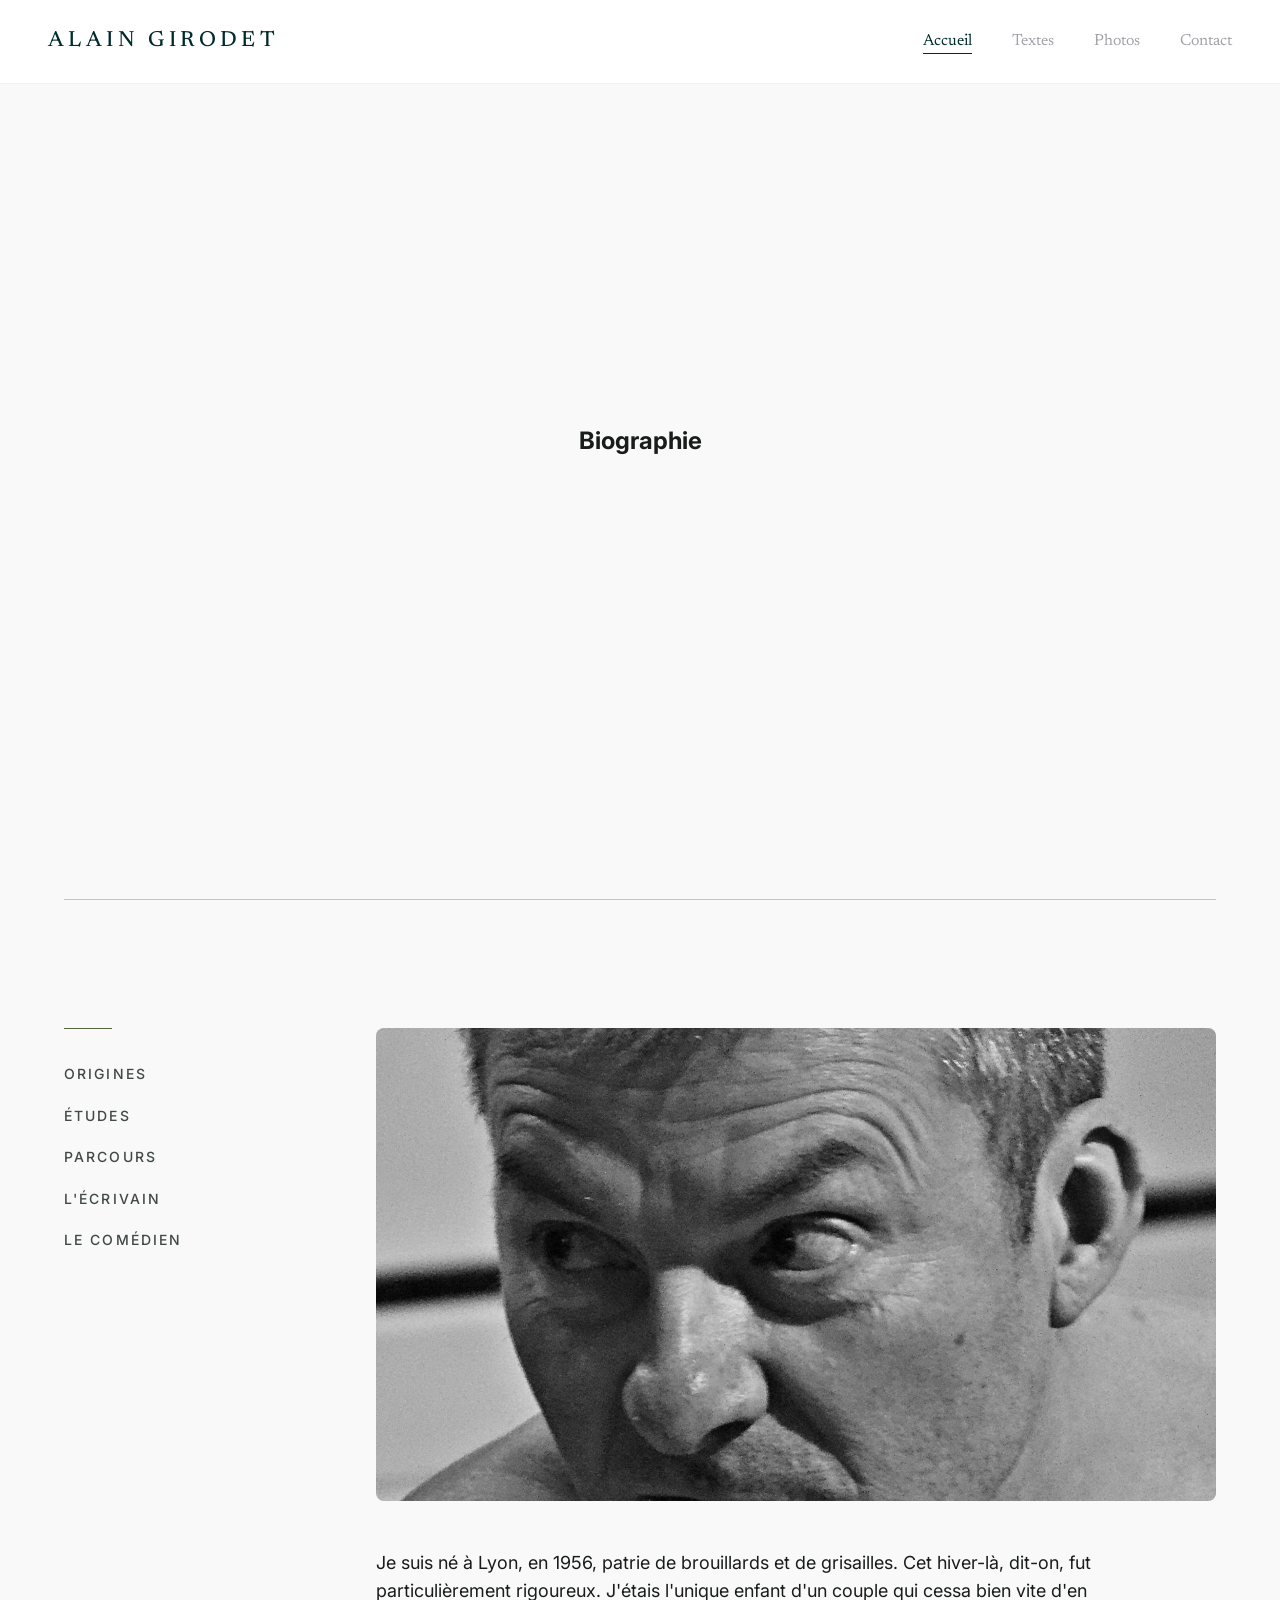
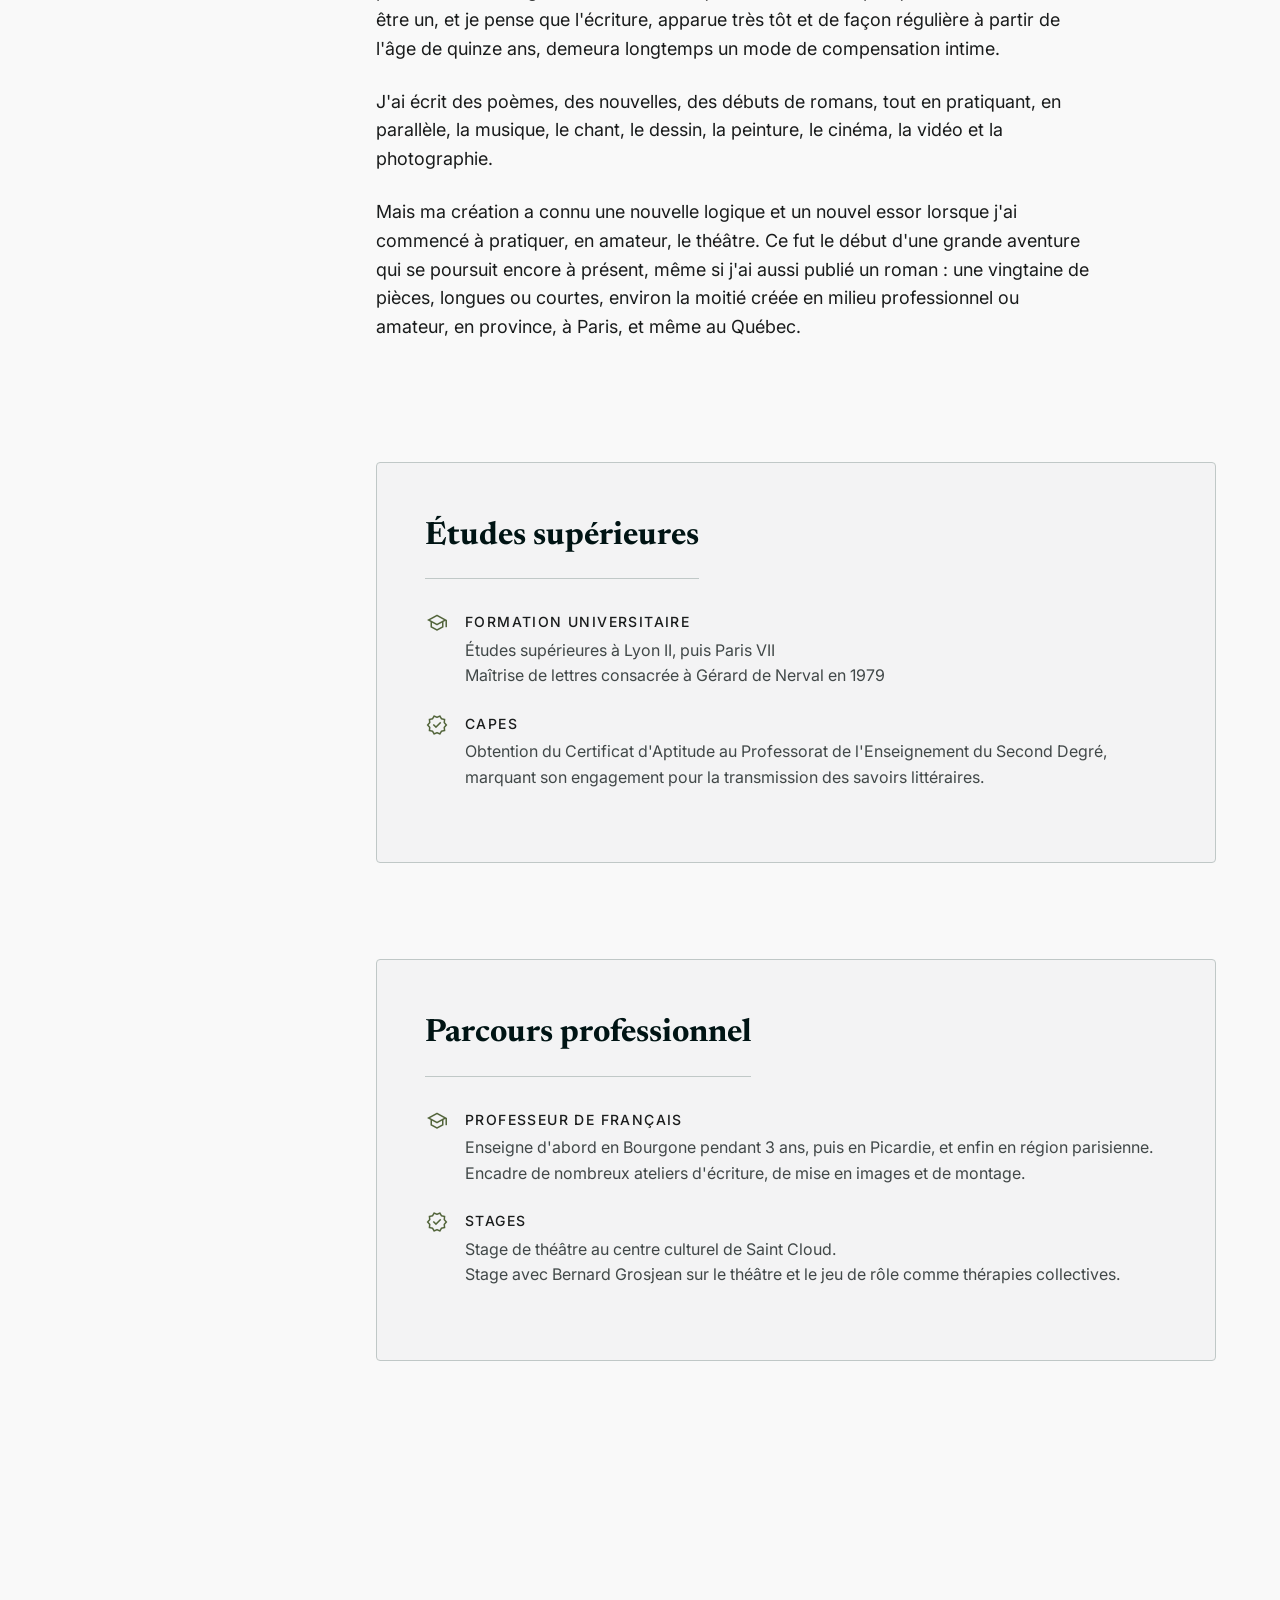
==== bio.html @ 055f4214 "Initial commit" ====
<!DOCTYPE html>
<html lang="fr">
<head>
    <meta charset="UTF-8">
    <meta name="viewport" content="width=device-width, initial-scale=1.0">
    <title>Biographie | Alain Girodet</title>
    <link href="https://fonts.googleapis.com/css2?family=Newsreader:ital,opsz,wght@0,6..72,200..800;1,6..72,200..800&amp;family=Inter:wght@100..900&amp;display=swap" rel="stylesheet"/>
    <link href="https://fonts.googleapis.com/css2?family=Material+Symbols+Outlined:wght,FILL@100..700,0..1&amp;display=swap" rel="stylesheet"/>
    <link rel="stylesheet" href="style.css">
</head>
<body>
    <header>
        <nav>
        <a href="index.html" class="nav-logo">Alain Girodet</a>
        <ul class="nav-links">
            <li><a href="index.html" class="active">Accueil</a></li>
            <li><a href="textes.html">Textes</a></li>
            <li><a href="photos.html">Photos</a></li>
            <li><a href="contact.html">Contact</a></li>
        </ul>
        </nav>
        <!-- Ici on placera un bouton pour le menu mobile -->
     </header>
     <main class="bio-main">
        <!-- Bannière -->
        <section class="bio-banniere">
            <h1>Biographie</h1>
        </section>
        <!-- Contenu -->
        <section class="bio-container">
            <!-- Sidebar -->
            <aside class="sidebar">
                <div class="sidebar-line"></div>
                <ul class="sidebar-nav_list">
                    <li>
                        <a href="#intro">Origines</a>
                    </li>
                    <li>
                        <a href="#academique">Études</a>
                    </li>
                    <li>
                        <a href="#parcours">Parcours</a>
                    </li>
                    <li>
                        <a href="#ecrivain">L'écrivain</a>
                    </li>
                    <li>
                        <a href="#comedien">Le comédien</a>
                    </li>
                </ul>
            </aside>
            <!-- Contenu de la biographie -->
             <div class="content-area">
                <article id="intro">
                    <div class="intro-portrait">
                        <img src="img/bio/alain_bio.jpg" alt="Portrait d'Alain Girodet">
                    </div>
                    <div class="intro-text-content">
                        <p>
                            Je suis né à Lyon, en 1956, patrie de brouillards et de grisailles. Cet hiver-là, dit-on, fut particulièrement rigoureux. J'étais l'unique enfant d'un couple qui cessa bien vite d'en être un, et je pense que l'écriture, apparue très tôt et de façon régulière à partir de l'âge de quinze ans, demeura longtemps un mode de compensation intime.
                        </p>
                        <p>
                            J'ai écrit des poèmes, des nouvelles, des débuts de romans, tout en pratiquant, en parallèle, la musique, le chant, le dessin, la peinture, le cinéma, la vidéo et la photographie.
                        </p>
                        <p>
                            Mais ma création a connu une nouvelle logique et un nouvel essor lorsque j'ai commencé à pratiquer, en amateur, le théâtre. Ce fut le début d'une grande aventure qui se poursuit encore à présent, même si j'ai aussi publié un roman : une vingtaine de pièces, longues ou courtes, environ la moitié créée en milieu professionnel ou amateur, en province, à Paris, et même au Québec.
                        </p>
                    </div>
                </article>
                <article id="academique" class="academic-card">
                    <h2 class="academic-title">Études supérieures</h2>
                    <div class="academic-item">
                        <span class="material-symbols-outlined">school</span>
                        <div>
                            <div class="item-label">Formation Universitaire</div>
                            <p class="item-desc">Études supérieures à Lyon II, puis Paris VII</p>
                            <p class="item-desc">Maîtrise de lettres consacrée à Gérard de Nerval en 1979</p>
                        </div>
                    </div>
                    <div class="academic-item">
                        <span class="material-symbols-outlined">verified</span>
                        <div>
                            <div class="item-label">CAPES</div>
                            <p class="item-desc">Obtention du Certificat d'Aptitude au Professorat de l'Enseignement du Second Degré, marquant son engagement pour la transmission des savoirs littéraires.</p>
                        </div>

                    </div>
                </article>
                <article id="parcours" class="academic-card">
                    <h2 class="academic-title">Parcours professionnel</h2>
                    <div class="academic-item">
                        <span class="material-symbols-outlined">school</span>
                        <div>
                            <div class="item-label">Professeur de français</div>
                            <p class="item-desc">Enseigne d'abord en Bourgone pendant 3 ans, puis en Picardie, et enfin en région parisienne.</p>
                            <p class="item-desc">Encadre de nombreux ateliers d'écriture, de mise en images et de montage.</p>
                        </div>
                    </div>
                    <div class="academic-item">
                        <span class="material-symbols-outlined">verified</span>
                        <div>
                            <div class="item-label">Stages</div>
                            <p class="item-desc">Stage de théâtre au centre culturel de Saint Cloud.</p>
                            <p class="item-desc">Stage avec Bernard Grosjean sur le théâtre et le jeu de rôle comme thérapies collectives.</p>
                        </div>
                    </div>
                </article>
                <article id="ecrivain"></article>
                <article id="comedien"></article>
             </div>
        </section>
     </main>
</body>
</html>
---- style.css ----
/* IMPORTS GOOGLE FONTS */
@import url('https://fonts.googleapis.com/css2?family=Newsreader:ital,opsz,wght@0,6..72,200..800;1,6..72,200..800&family=Inter:wght@100..900&display=swap');
@import url('https://fonts.googleapis.com/css2?family=Material+Symbols+Outlined:wght,FILL@100..700,0..1&display=swap');
/* __ VARIABLES __*/
    :root {
  /* Couleurs principales */
  --color-primary:           #001414;
  --color-primary-container: #002b2b;
  --color-on-primary:        #ffffff;
  --color-on-primary-container: #6e9493;
  --color-primary-fixed:     #c2eae9;
  --color-primary-fixed-dim: #a7cecd;
  --color-on-primary-fixed:  #002020;
  --color-on-primary-fixed-variant: #274d4c;
  --color-inverse-primary:   #a7cecd;

  /* Couleurs secondaires */
  --color-secondary:           #52643a;
  --color-on-secondary:        #ffffff;
  --color-secondary-container: #d1e7b2;
  --color-on-secondary-container: #56693e;
  --color-secondary-fixed:     #d4eab5;
  --color-secondary-fixed-dim: #b8ce9b;
  --color-on-secondary-fixed:  #102001;
  --color-on-secondary-fixed-variant: #3a4c25;

  /* Couleurs tertiaires */
  --color-tertiary:           #101111;
  --color-on-tertiary:        #ffffff;
  --color-tertiary-container: #252626;
  --color-on-tertiary-container: #8d8d8d;
  --color-tertiary-fixed:     #e3e2e2;
  --color-tertiary-fixed-dim: #c7c6c6;
  --color-on-tertiary-fixed:  #1b1c1c;
  --color-on-tertiary-fixed-variant: #464747;

  /* Surface & Background */
  --color-background:              #f9f9f9;
  --color-on-background:           #1a1c1c;
  --color-surface:                 #f9f9f9;
  --color-on-surface:              #1a1c1c;
  --color-surface-variant:         #e2e2e2;
  --color-on-surface-variant:      #414848;
  --color-surface-dim:             #dadada;
  --color-surface-bright:          #f9f9f9;
  --color-surface-container-lowest: #ffffff;
  --color-surface-container-low:   #f3f3f4;
  --color-surface-container:       #eeeeee;
  --color-surface-container-high:  #e8e8e8;
  --color-surface-container-highest: #e2e2e2;
  --color-surface-tint:            #406564;

  /* Outline */
  --color-outline:         #717978;
  --color-outline-variant: #c0c8c7;

  /* Erreur */
  --color-error:           #ba1a1a;
  --color-on-error:        #ffffff;
  --color-error-container: #ffdad6;
  --color-on-error-container: #93000a;

  /* Inverse */
  --color-inverse-surface:    #2f3131;
  --color-inverse-on-surface: #f0f1f1;

  /* Espacement */
  --spacing-unit:       4px;
  --spacing-gutter:     32px;
  --spacing-margin-mobile: 24px;
  --spacing-margin-desktop: 64px;
  --spacing-section-gap: 128px;
  --container-max:      1280px;

  /* Border radius */
  --radius-default: 0.125rem;
  --radius-lg:      0.25rem;
  --radius-xl:      0.5rem;
  --radius-full:    0.75rem;

  /* Typographie */
  --font-body:      'Inter', sans-serif;
  --font-display:   'Newsreader', serif;

  --fs-caption:     12px;
  --lh-caption:     1.4;
  --fw-caption:     400;

  --fs-label-md:    14px;
  --lh-label-md:    1.4;
  --ls-label-md:    0.05em;
  --fw-label-md:    500;

  --fs-body-md:     16px;
  --lh-body-md:     1.6;
  --fw-body-md:     400;

  --fs-body-lg:     18px;
  --lh-body-lg:     1.6;
  --fw-body-lg:     400;

  --fs-headline-md: 32px;
  --lh-headline-md: 1.3;
  --fw-headline-md: 400;

  --fs-headline-xl: 48px;
  --lh-headline-xl: 1.2;
  --fw-headline-xl: 400;

  --fs-display-lg:  64px;
  --lh-display-lg:  1.1;
  --ls-display-lg:  -0.02em;
  --fw-display-lg:  400;
}

/* RESET */
    *, *::before, *::after { 
        box-sizing: border-box; 
        margin: 0; 
        padding: 0; }

    html { 
        -webkit-font-smoothing: antialiased; 
        text-rendering: optimizeLegibility; }

    body {
        font-family: var(--font-body);
        font-size: var(--fs-body-md);
        line-height: var(--lh-body-md);
        font-weight: var(--fw-body-md);
        background-color: var(--color-background);
        color: var(--color-on-surface);
    }

    ::selection {
        background-color: var(--color-primary-fixed);
        color: var(--color-on-primary-fixed);
    }

    img { 
        display: block; 
        max-width: 100%; 
        height: auto; }

    a { 
        text-decoration: none; 
        color: inherit; }

    button { 
        cursor: pointer; 
        background: none; 
        border: none; 
        font: inherit; }

/* __HEADER__ */
    header {
        position: fixed;
        top: 0;
        width: 100%;
        background-color: rgba(255, 255, 255, 0.92);
        backdrop-filter: blur(12px);
        border-bottom: 1px solid #f1f1f1;
        z-index: 50;
    }

    nav {
        font-family: var(--font-display);
        display: flex;
        justify-content: space-between;
        align-items: center;
        padding: 24px 48px;
        max-width: 100%;
        margin: 0 auto;
    }

    .nav-logo {
        font-size: 22px;
        font-weight: 500;
        letter-spacing: 0.2em;
        text-transform: uppercase;
        color: var(--color-primary-container);
    }
   
    .nav-links {
        display: flex;
        align-items: center;
        gap: 40px;
        list-style: none;
        color: #a1a1aa;
    }

    .nav-links a.active {
        color: var(--color-primary-container);
        border-bottom: 1px solid var(--color-primary-container);
        padding-bottom: 4px;
    }

    .nav-links a:hover {
        color: var(--color-primary-container);
    }

    /* BANNIERE */
    .banniere {
        position: relative;
        min-height: 100vh;
        display: flex;
        align-items: center;
        justify-content: center;
        overflow: hidden;
        padding-top: 80px;
    }

    .banniere-bg {
        top: 76.8px;
        position: absolute;
        inset: 0;
        z-index: 0;
    }
    
    .banniere-bg img {
        width: 100%;
        height: 100%;
        object-fit: cover;
        opacity: 0.2;
        filter: grayscale(100%);
    }

    .banniere-content {
        position: relative;
        z-index: 10;
        text-align: center;
        padding: 0 24px;
        max-width: 900px;
        margin: 0 auto;
    }

    .banniere-title {
        color: var(--color-primary);
        font-family: var(--font-display);
        font-size: var(--fs-display-lg);
        line-height: 1.1;
        letter-spacing: var(--ls-display-lg);
        font-weight: var(--fw-display-lg);
        font-style: italic;
    }

    .banniere-divider {
        width: 48px;
        height: 1.5px;
        background-color: var(--color-outline);
        margin: 32px auto;
    }

    .banniere-subtitle {
        text-transform: uppercase;
        letter-spacing: 0.3em;
    }
    /* BIOGRAPHIE */
    .bio {
        padding: var(--spacing-section-gap) var(--spacing-margin-desktop);
        max-width: 1280px;
        margin: 0 auto;
        display: grid;
        grid-template-columns: 5fr 7fr;
        gap: var(--spacing-gutter);
        align-items: center;
    }

    .bio-img {
        overflow: hidden;
        border-radius: var(--radius-lg);
        background-color: var(--color-surface-container);
    }

    .bio-title {
        display: inline-block;
        background-color: var(--color-primary-container);
        color: var(--color-secondary-container);
        padding: 4px 16px;
        margin-bottom: 32px;
        font-size: var(--fs-label-md);
        letter-spacing: var(--ls-label-md);
        font-weight: var(--fw-label-md);
        border-radius: var(--radius-lg);
    }

    .bio-article_content {
        display: flex;
        flex-direction: column;
        gap: 24px;
        max-width: 640px;
    }

    .bio-article_content p {
        color: var(--color-on-surface-variant);
        font-size: var(--fs-body-lg);
        line-height: var(--lh-body-lg);
        font-weight: var(--fw-body-lg);
    }

    .bio-link {
        margin-top: 48px;
    }

    .bio-link a {
        display: inline-block;
        align-items: center;
        gap: 16px;
        text-decoration: none;
        color: var(--color-primary);
    }

    .bio-link_content {
        border-bottom: 1px solid var(--color-primary);
        padding-bottom: 4px;
        text-transform: uppercase;
        letter-spacing: var(--ls-label-md);
        font-size: var(--fs-label-md);
        line-height: var(--lh-label-md);
        font-weight: var(--fw-label-md);
    }
    /* BIBLIOGRAPHIE */
    .biblio {
        padding: var(--spacing-section-gap) var(--spacing-margin-desktop);
        background-color: var(--color-surface-container-low);
    }

    .biblio h2 {
        color: var(--color-primary);
        font-family: var(--font-display);
        font-size: var(--fs-headline-xl);
        line-height: var(--lh-headline-xl);
        font-weight: var(--fw-headline-xl);
        margin-bottom: 32px;
    }

    .book-container {
        display: grid;
        grid-template-columns: repeat(4,1fr);
        gap: 24px;
    }

    .book-card {
        background-color: #fff;
        border: 1px solid #f1f5f9;
        overflow: hidden;
        transition: border-color 0.5s ease;
    }

    .book-card:hover {
        border-color: var(--color-outline-variant);
    }

    .book-card_cover {
        aspect-ratio: 2 / 3;
        overflow: hidden;
    }

    .book-card_cover img {
        width: 100%;
        height: 100%;
        object-fit: cover;
        transition: transform 0.7s ease;
    }

    .book-card:hover .book-card_cover img {
        transform: scale(1.05);
    }

    .book-card_body {
        padding: 24px;
    }

    .book-card_genre {
        font-size: var(--fs-caption);
        line-height: var(--lh-caption);
        font-weight: var(--fw-caption);
        color: var(--color-secondary);
        text-transform: uppercase;
        letter-spacing: 0.1em;
        display: block;
        margin-bottom: 8px;
    }

    .book-card_title {
        font-family: var(--font-display);
        font-size: 20px;
        line-height: 1.3;
        color: var(--color-primary);
        margin-bottom: 8px;
    }

    .book-card_desc {
        font-size: var(--fs-body-md);
        color: var(--color-on-surface-variant);
        display: -webkit-box;
        -webkit-line-clamp: 2;
        -webkit-box-orient: vertical;
        overflow: hidden;
    }

    /* ACTUALITES & PROJETS*/
    .projet {
        padding: var(--spacing-section-gap) var(--spacing-margin-desktop);
        max-width: 900px;
        margin: 0 auto;
        text-align: center;
    }
    .projet-title {
        margin-bottom: 48px;
        color: var(--color-primary);
        font-family: var(--font-display);
        font-size: var(--fs-headline-md);
        line-height: var(--lh-headline-md);
        font-weight: var(--fw-headline-md);
    }

    .projet-container {
        background-color: #fff;
        padding: 48px;
        border: 1px solid #e2e8f0;
        position: relative;
    }

    .projet-logo_container {
        position: absolute;
        top: -24px;
        left: 50%;
        transform: translateX(-50%);
        background: var(--color-background);
        padding: 0 32px;
    }

    .projet-logo_container span {
        font-size: 36px;
        column-rule: var(--color-primary);
        font-variation-settings: 'FILL' 0, 'wght' 300, 'GRAD' 0, 'opsz' 24;
    }

    .projet-subtitle {
        font-size: 24px;
        margin-bottom: 16px;
        font-family: var(--font-display);
        line-height: var(--lh-headline-md);
        font-weight: var(--fw-headline-md);
    }

    .projet-desc {
        margin-bottom: 32px;
        color: var(--color-on-surface-variant);
        font-size: var(--fs-body-lg);
        line-height: var(--lh-body-lg);
        font-weight: var(--fw-body-lg);
    }

    .projet-quote {
        color: var(--color-primary);
    }

    .projet-footer {
        display: flex;
        justify-content: center;
        gap: 16px;
        flex-wrap: wrap;
    }

    .tag {
        padding: 4px 12px;
        background-color: var(--color-surface-container);
        font-size: var(--fs-label-md);
        letter-spacing: var(--ls-label-md);
        font-weight: var(--fw-label-md);
    }

    /* FOOTER */
    footer {
        width: 100%;
        padding: 64px 0;
        margin-top: 96px;
        background-color: #f1f1f1;
        border-top: 1px solid #f1f1f1;
    }

    .footer-container {
        display: flex;
        flex-direction: row;
        justify-content: space-between;
        align-items: center;
        padding: 0 48px;
        max-width: 1536px;
        margin: 0 auto;
        gap: 32px;
    }

    .footer-brand {
        display: flex;
        flex-direction: column;
        gap: 8px;
    }

    .footer-name {
        font-family: var(--font-display);
        font-size: 18px;
        font-weight: 300;
        color: var(--color-primary-container);
    }

    .footer-copy {
        font-family: var(--font-display);
        font-size: 14px;
        font-style: italic;
        color: #a1a1aa;
    }

    .footer-links {
        display: flex;
        gap: 48px;
        list-style: none;
    }

    .footer-links a {
        font-family: var(--font-display);
        font-size: 14px;
        font-style: italic;
        color: #a1a1aa;
        transition: color 0.5s;
    }

    .footer-links a:hover {
        color: var(--color-primary-container);
    }

    /* PAGE BIO.HTML */

    .bio-main {
        max-width: 1440px;
        margin: 0 auto;
        padding: 0 64px;
    }
    
    /* Banniere */
    .bio-banniere {
        position: relative;
        min-height: 100vh;
        display: flex;
        align-items: center;
        justify-content: center;
        overflow: hidden;
        padding-top: 80px;
        padding-bottom: 96px;
        border-bottom: 1px solid var(--color-outline-variant);
    }
    /* Conteneur principal */
    .content-area {
        display: flex;
        flex-direction: column;
        gap: 96px;
    }

    .bio-container {
        display: grid;
        grid-template-columns: 3fr 9fr;
        gap: 32px;
        padding: 128px 0;
    }

    /* Sidebar */
    .sidebar {
        position: sticky;
        top: 160px;
    }

    .sidebar-line {
        height: 1px;
        width: 48px;
        background-color: var(--color-secondary);
        margin-bottom: 32px;
    }

    .sidebar-nav_list {
        list-style: none;
        display: flex;
        flex-direction: column;
        gap: 16px;
    }

    .sidebar-nav_list a {
        font-size: 14px;
        text-transform: uppercase;
        letter-spacing: 0.15em;
        color: var(--color-on-surface-variant);
        font-weight: 500;
    }

    .sidebar-nav_list a:hover {
        color: var(--color-primary);
    }

    /* CONTENU DE LA BIO 
    --------------------
    -----#INTRO#--------
    */

    .intro-portrait {
        aspect-ratio: 16/9;
        background-color: var(--color-surface-container);
        margin-bottom: 48px;
        overflow: hidden;
        border-radius: var(--radius-xl);
    }

    .intro-portrait img {
        width: 100%;
        height: 100%;
        object-fit: cover;
        filter: grayscale(100%);
        transition: filter 0.7s ease;
    }
    
    .intro-portrait img:hover {
        filter: grayscale(0%);
    }

    .intro-text-content {
        max-width: 65ch;
        font-size: 18px;
        color: var(--color-on-surface);
    }

    .intro-text-content p {
        margin-bottom: 24px;
    }

    /* #ÉTUDES# */
    .academic-card {
        background-color: var(--color-surface-container-low);
        border: 1px solid var(--color-outline-variant);
        border-radius: 4px;
        padding: 48px;
    }

    .academic-title {
        font-family: var(--font-display);
        font-size: 32px;
        color: var(--color-primary);
        margin-bottom: 32px;
        border-bottom: 1px solid var(--color-outline-variant);
        padding-bottom: 16px;
        display: inline-block;
    }

    .academic-item {
        display: flex;
        gap: 16px;
        margin-bottom: 24px;
    }

    .academic-item span {
        color: var(--color-secondary);
        font-size: 24px;
        font-variation-settings: 'FILL' 0, 'wght' 300, 'GRAD' 0, 'opsz' 24;
    }

    .item-label {
        font-size: 14px;
        font-weight: 500;
        text-transform: uppercase;
        letter-spacing: 0.1em;
        margin-bottom: 4px;
    }

    .item-desc {
        font-size: 16px;
        color: var(--color-on-surface-variant);
    }
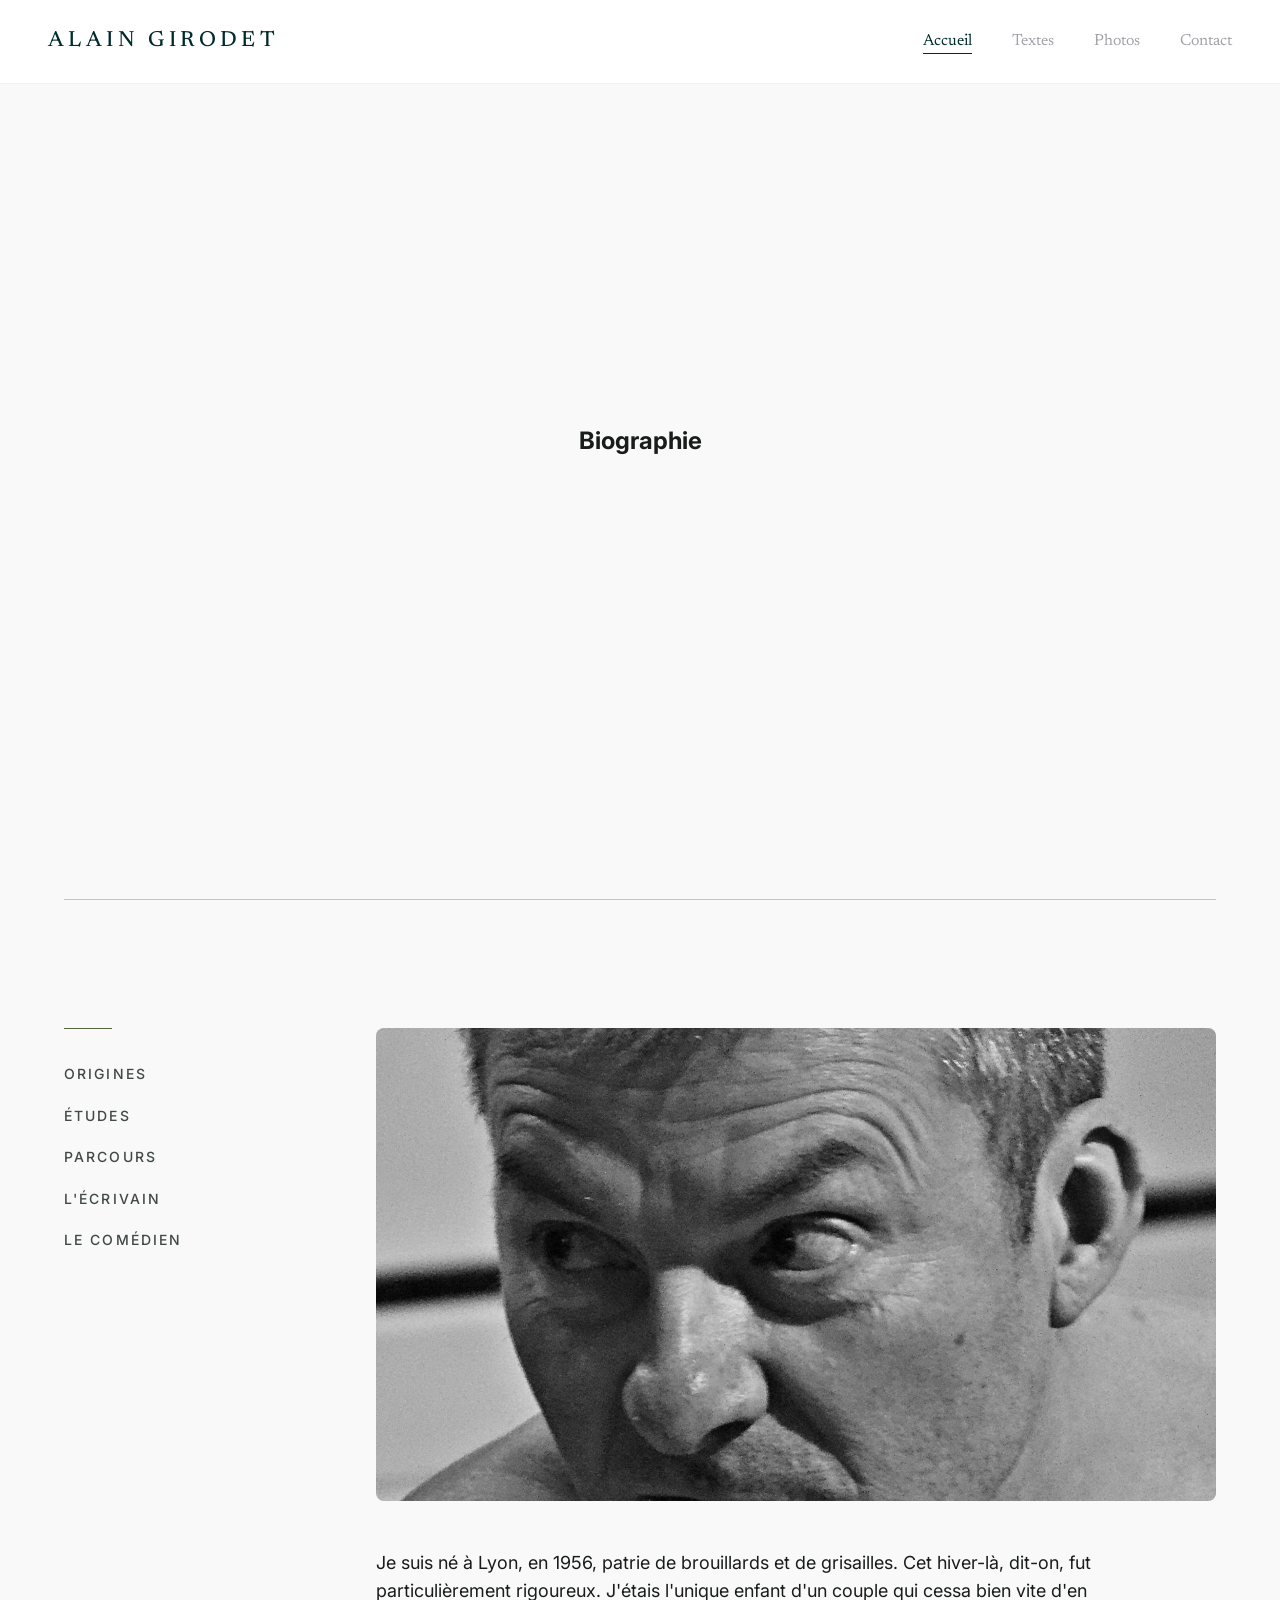
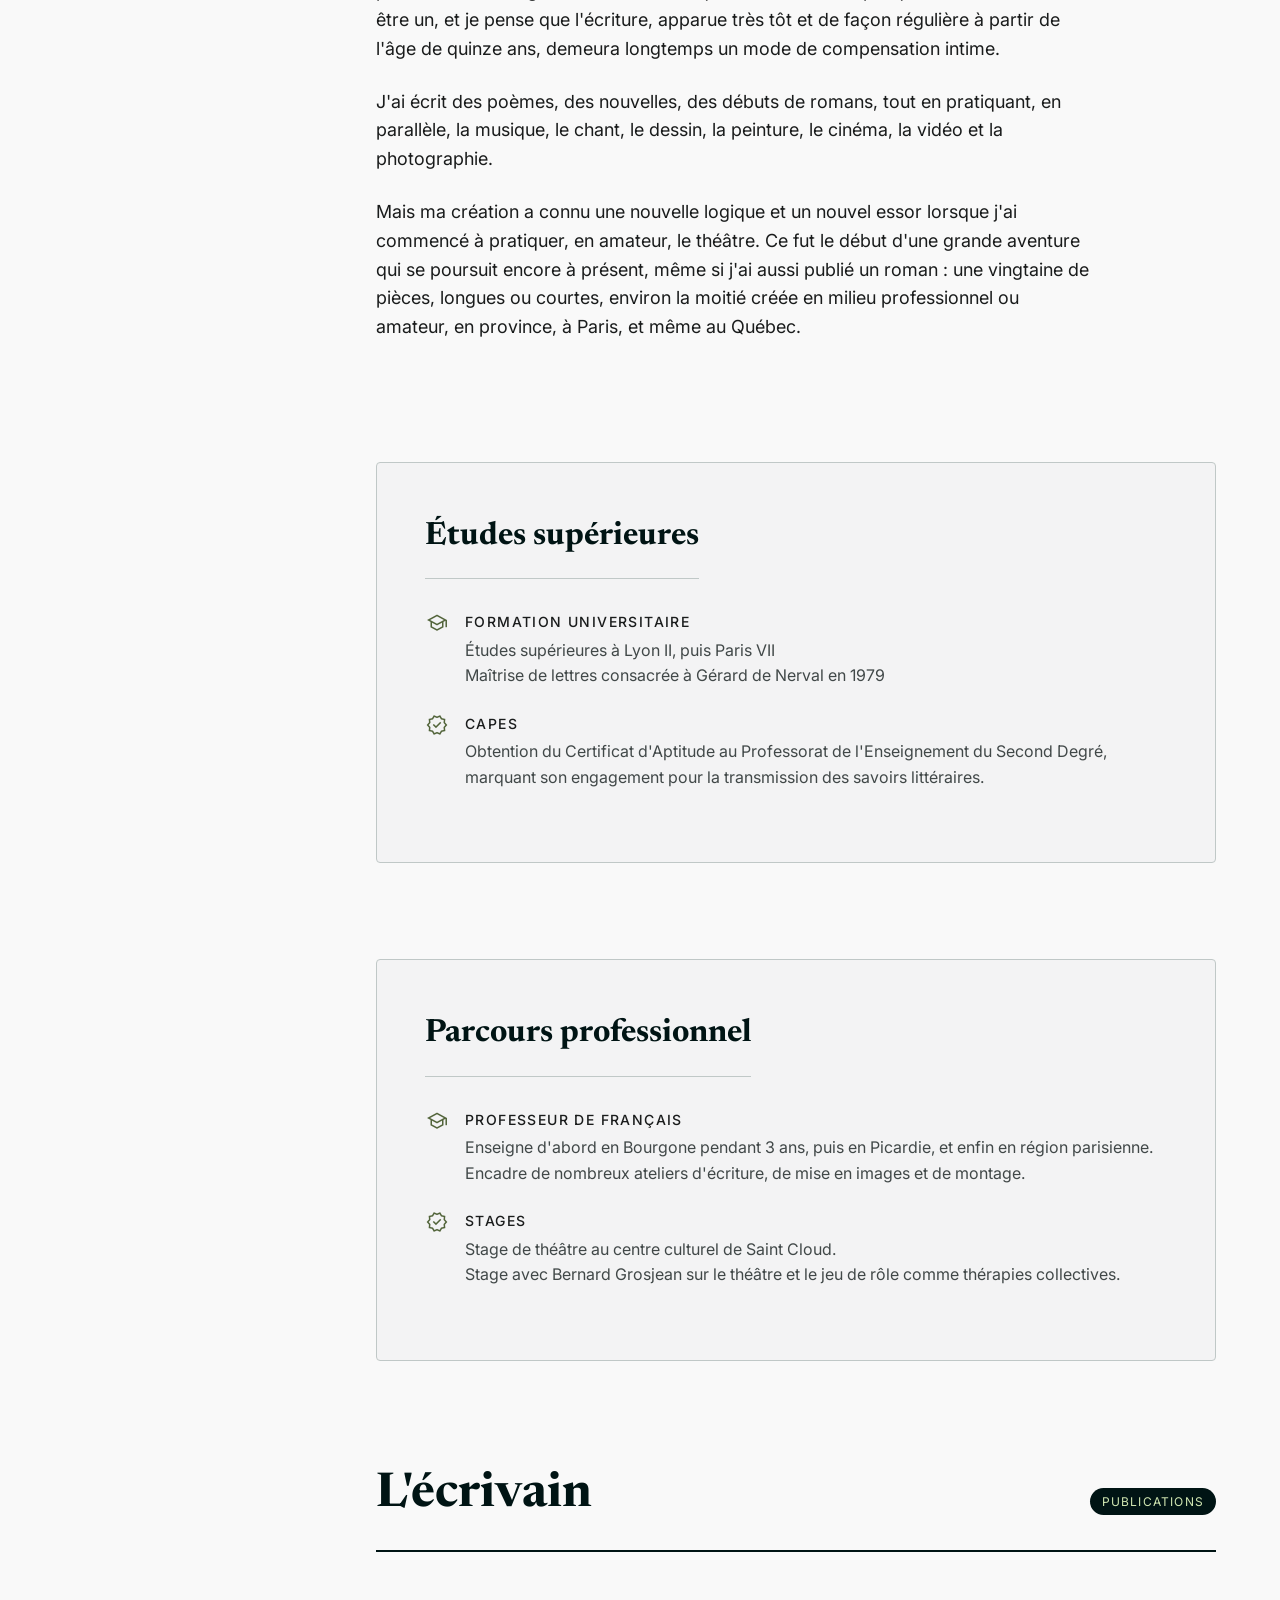
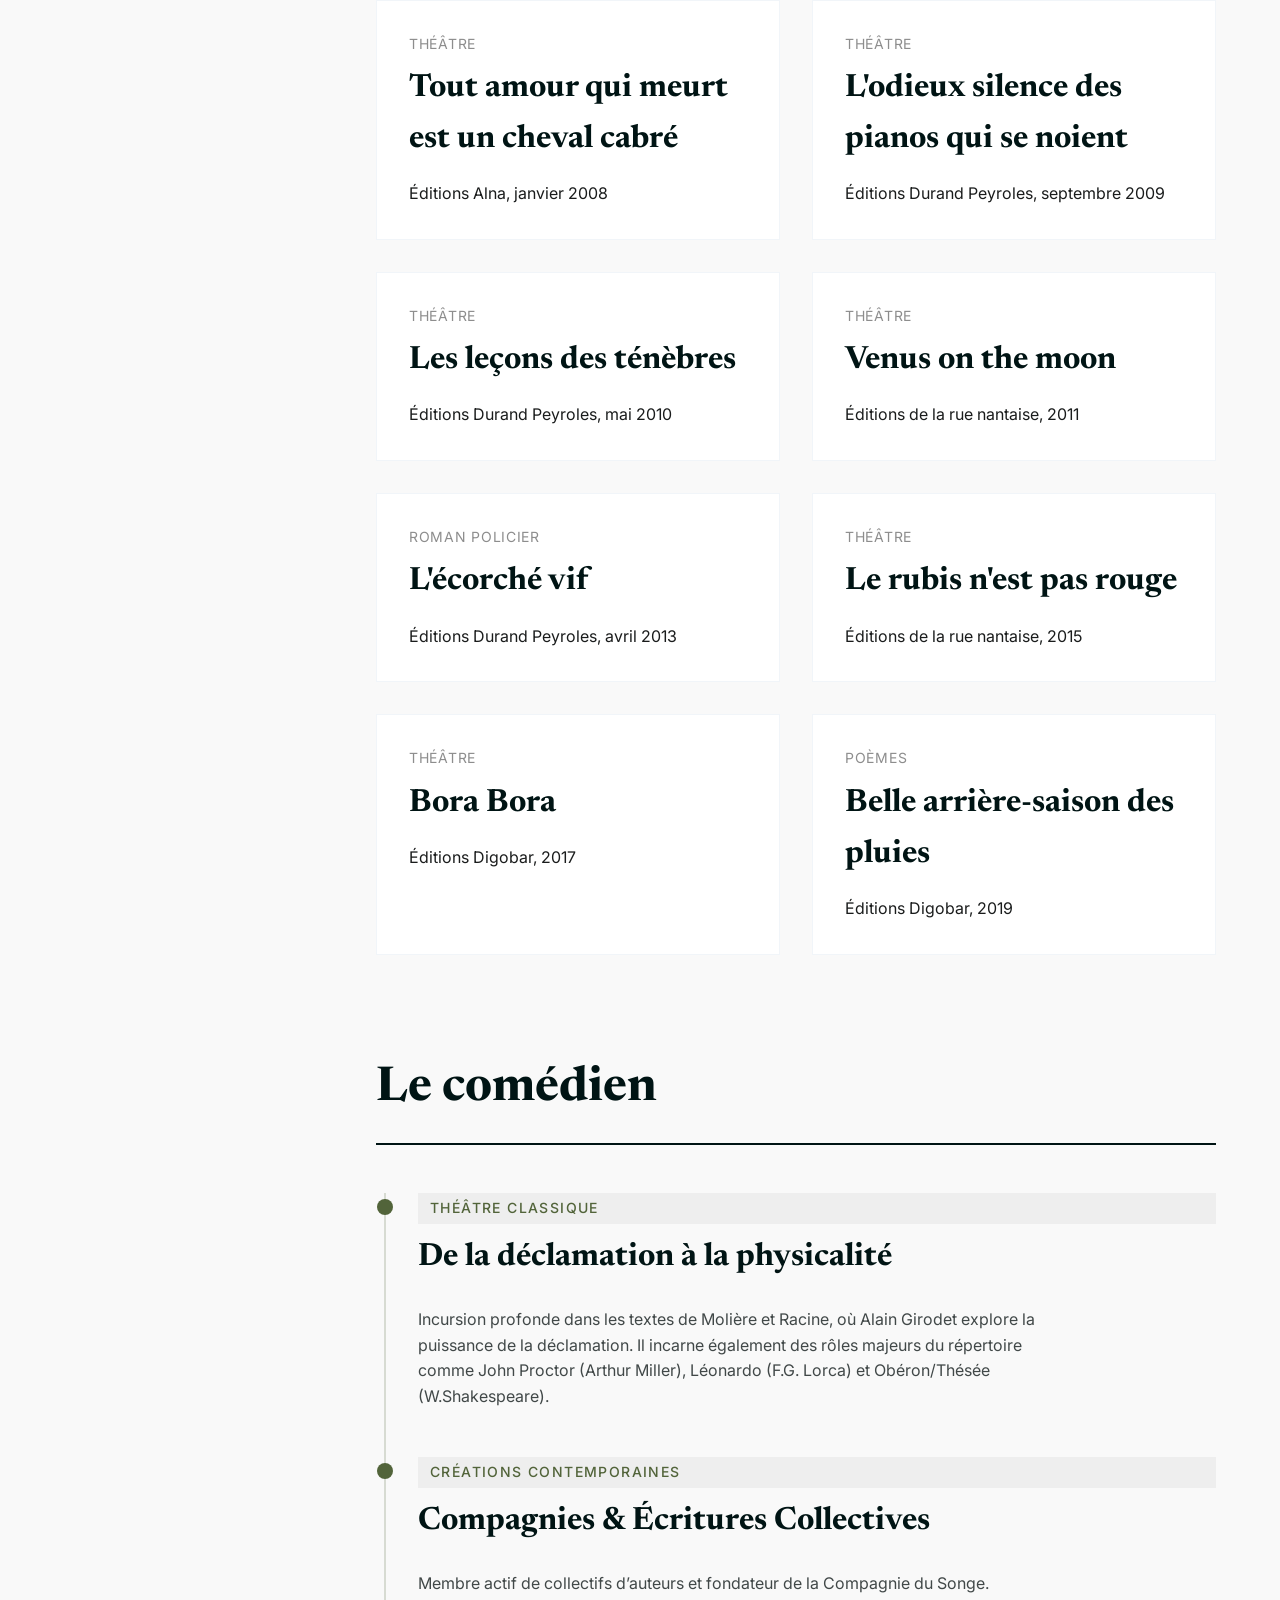
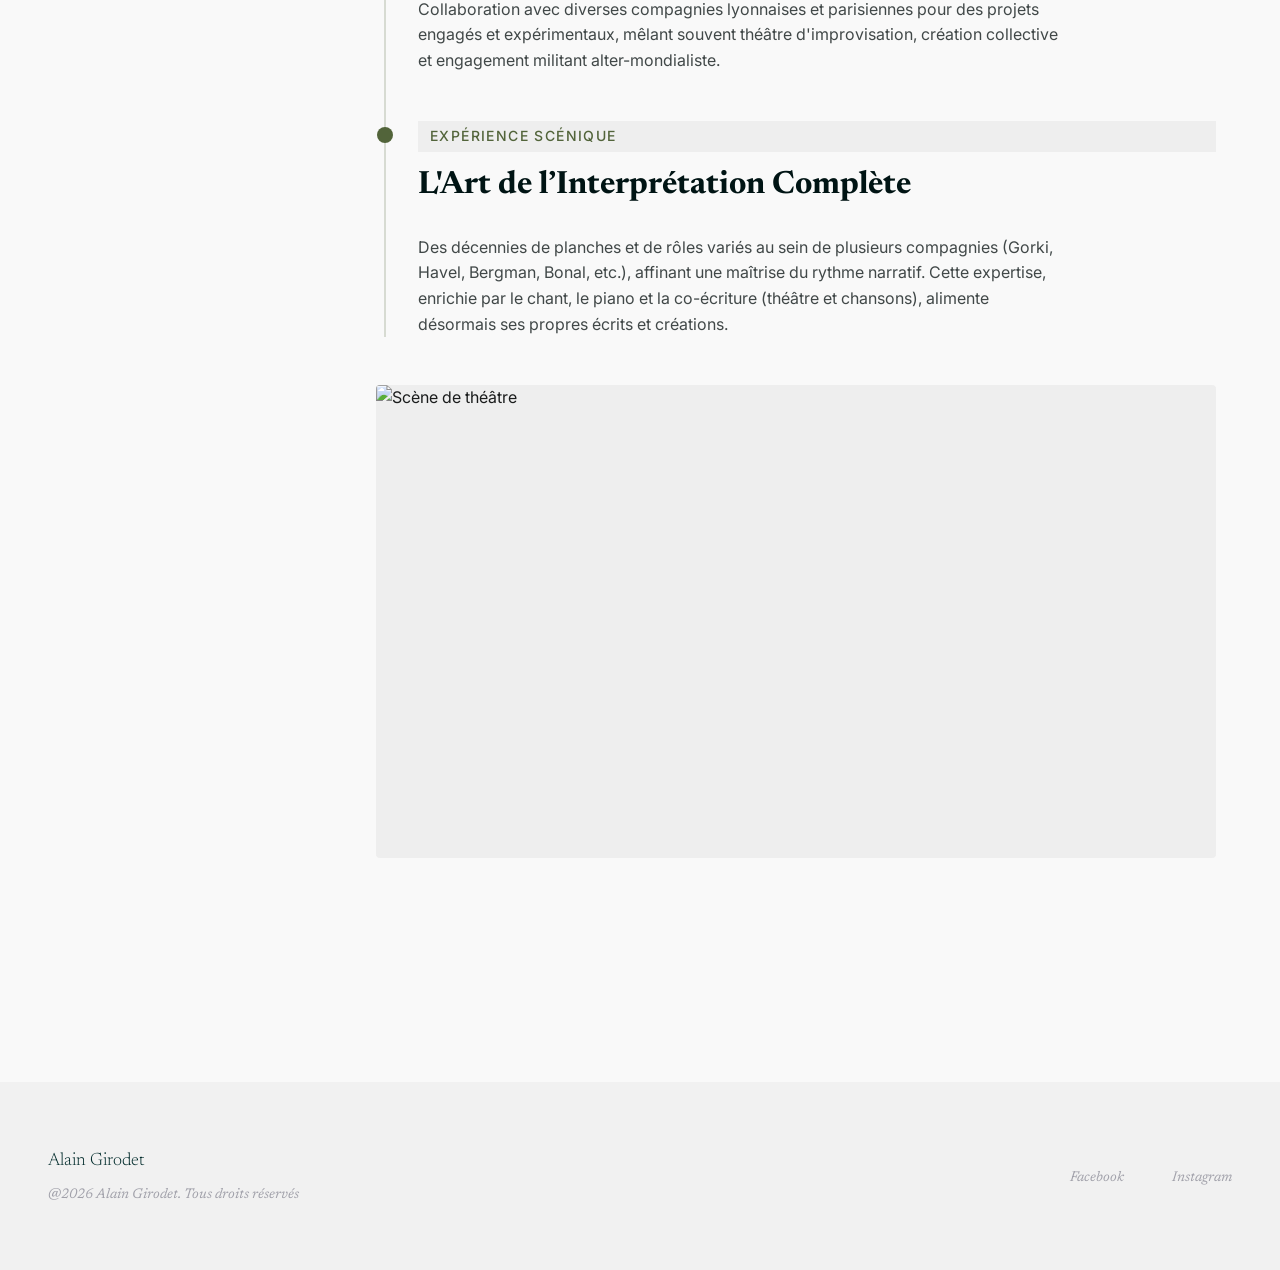
==== commit a9425135: "Page index et Bio -> OK" ====
--- a/bio.html
+++ b/bio.html
@@ -105,10 +105,96 @@
                         </div>
                     </div>
                 </article>
-                <article id="ecrivain"></article>
-                <article id="comedien"></article>
+                <article id="ecrivain">
+                    <div class="ecrivain-header">
+                        <h2 class="ecrivain-header_title">L'écrivain</h2>
+                        <span class="badge">PUBLICATIONS</span>
+                    </div>
+                    <div class="ecrivain-body">
+                        <div class="ecrivain-card">
+                            <p class="genre">Théâtre</p>
+                            <h3>Tout amour qui meurt est un cheval cabré</h3>
+                            <p class="meta">Éditions Alna, janvier 2008</p>
+                        </div>
+                        <div class="ecrivain-card">
+                            <p class="genre">Théâtre</p>
+                            <h3>L'odieux silence des pianos qui se noient</h3>
+                            <p class="meta">Éditions Durand Peyroles, septembre 2009</p>
+                        </div>
+                        <div class="ecrivain-card">
+                            <p class="genre">THÉÂTRE</p>
+                            <h3>Les leçons des ténèbres</h3>
+                            <p class="meta">Éditions Durand Peyroles, mai 2010</p>
+                        </div>
+                        <div class="ecrivain-card">
+                            <p class="genre">THÉÂTRE</p>
+                            <h3>Venus on the moon</h3>
+                            <p class="meta">Éditions de la rue nantaise, 2011</p>
+                        </div>
+                        <div class="ecrivain-card">
+                            <p class="genre">ROMAN POLICIER</p>
+                            <h3>L'écorché vif</h3>
+                            <p class="meta">Éditions Durand Peyroles, avril 2013</p>
+                        </div>
+                        <div class="ecrivain-card">
+                            <p class="genre">THÉÂTRE</p>
+                            <h3>Le rubis n'est pas rouge</h3>
+                            <p class="meta">Éditions de la rue nantaise, 2015</p>
+                        </div>
+                        <div class="ecrivain-card">
+                            <p class="genre">THÉÂTRE</p>
+                            <h3>Bora Bora</h3>
+                            <p class="meta">Éditions Digobar, 2017</p>
+                        </div>
+                        <div class="ecrivain-card">
+                            <p class="genre">POÈMES</p>
+                            <h3>Belle arrière-saison des pluies</h3>
+                            <p class="meta">Éditions Digobar, 2019</p>
+                        </div>
+                    </div>
+                </article>
+                <article id="comedien">
+                    <div class="ecrivain-header">
+                        <h2 class="ecrivain-header_title">Le comédien</h2>
+                    </div>
+                    <div class="comedien-body">
+                        <div class="comedien-body_item">
+                            <div class="comedien-dot"></div>
+                            <span class="comedien-tag">THÉÂTRE CLASSIQUE</span>
+                            <h3 class="comedien-subtitle">De la déclamation à la physicalité</h3>
+                            <p class="item-desc">Incursion profonde dans les textes de Molière et Racine, où Alain Girodet explore la puissance de la déclamation. Il incarne également des rôles majeurs du répertoire comme John Proctor (Arthur Miller), Léonardo (F.G. Lorca) et Obéron/Thésée (W.Shakespeare).</p>
+                        </div>
+                        <div class="comedien-body_item">
+                            <div class="comedien-dot"></div>
+                            <span class="comedien-tag">CRÉATIONS CONTEMPORAINES</span>
+                            <h3 class="comedien-subtitle">Compagnies & Écritures Collectives</h3>
+                            <p class="item-desc">Membre actif de collectifs d’auteurs et fondateur de la Compagnie du Songe. Collaboration avec diverses compagnies lyonnaises et parisiennes pour des projets engagés et expérimentaux, mêlant souvent théâtre d'improvisation, création collective et engagement militant alter-mondialiste.</p>
+                        </div>
+                        <div class="comedien-body_item">
+                            <div class="comedien-dot"></div>
+                            <span class="comedien-tag">EXPÉRIENCE SCÉNIQUE</span>
+                            <h3 class="comedien-subtitle">L'Art de l’Interprétation Complète</h3>
+                            <p class="item-desc">Des décennies de planches et de rôles variés au sein de plusieurs compagnies (Gorki, Havel, Bergman, Bonal, etc.), affinant une maîtrise du rythme narratif. Cette expertise, enrichie par le chant, le piano et la co-écriture (théâtre et chansons), alimente désormais ses propres écrits et créations.</p>
+                        </div>
+                    </div>
+                    <div class="comedien-footer">
+                        <img alt="Scène de théâtre" src="https://lh3.googleusercontent.com/aida-public/[base64]"/>
+                    </div>
+                </article>
              </div>
         </section>
      </main>
+     <footer>
+        <section class="footer-container">
+            <div class="footer-brand">
+                <span class="footer-name">Alain Girodet</span>
+                <p class="footer-copy">@2026 Alain Girodet. Tous droits réservés</p>
+            </div>
+            <ul class="footer-links">
+                <li><a href="https://www.facebook.com/alain.girodet" target="_blank">Facebook</a></li>
+                <li><a href="https://www.instagram.com/alaingirodet/" target="_blank">Instagram</a></li>
+            </ul>
+        </section>
+     </footer>
 </body>
 </html>
--- a/style.css
+++ b/style.css
@@ -394,6 +394,7 @@
         font-size: var(--fs-body-md);
         color: var(--color-on-surface-variant);
         display: -webkit-box;
+        line-clamp: 2;
         -webkit-line-clamp: 2;
         -webkit-box-orient: vertical;
         overflow: hidden;
@@ -631,7 +632,7 @@
         margin-bottom: 24px;
     }
 
-    /* #ÉTUDES# */
+    /* #ÉTUDES & PARCOURS# */
     .academic-card {
         background-color: var(--color-surface-container-low);
         border: 1px solid var(--color-outline-variant);
@@ -672,4 +673,138 @@
     .item-desc {
         font-size: 16px;
         color: var(--color-on-surface-variant);
+    }
+
+    /* PUBLICATIONS */
+    .ecrivain-header {
+        display: flex;
+        justify-content: space-between;
+        align-items: baseline;
+        border-bottom: 2px solid var(--color-primary);
+        padding-bottom: 16px;
+        margin-bottom: 48px;
+    }
+
+    .ecrivain-header_title {
+        font-family: var(--font-display);
+        font-size: 48px;
+        color: var(--color-primary);
+    }
+
+    .badge {
+        font-size: 12px;
+        background-color: var(--color-primary);
+        color: #d1e7b2;
+        padding: 4px 12px;
+        border-radius: 99px;
+        letter-spacing: 0.1em;
+    }
+
+    .ecrivain-body {
+        display: grid;
+        grid-template-columns: 1fr 1fr;
+        gap: 32px;
+    }
+
+    .ecrivain-card {
+        background-color: #fff;
+        border: 1px solid #f1f5f9;
+        overflow: hidden;
+        transition: border-color 0.5s ease;
+        padding: 32px;
+    }
+
+    .ecrivain-card:hover {
+        border-color: var(--color-outline-variant);
+        background-color: white;
+    }
+
+    .ecrivain-card .genre {
+        font-size: 14px;
+        color: #8d8d8d;
+        margin-bottom: 8px;
+        letter-spacing: 0.05em;
+        text-transform: uppercase;
+    }
+
+    .ecrivain-card h3 {
+        font-family: var(--font-display);
+        font-size: 32px;
+        color: var(--color-primary);
+        margin-bottom: 16px;
+        transition: color 0.3s ease;
+    }
+
+    .ecrivain-card:hover h3 {
+        color: var(--color-secondary);
+    }
+    /* #COMEDIEN# */
+    .comedien-body {
+        border-left: 2px solid rgba(82, 100, 58, 0.2);
+        padding-left: 32px;
+        margin-left: 8px;
+        display: flex;
+        flex-direction: column;
+        gap: 48px;
+    }
+
+    .comedien-body_item {
+        position: relative;
+    }
+
+    .comedien-dot {
+        position: absolute;
+        left: -41px;
+        top: 6px;
+        width: 16px;
+        height: 16px;
+        background-color: var(--color-secondary);
+        border-radius: 50%;
+    }
+
+    .comedien-dot:nth-child(2) .comedien-dot {
+        background-color: rgba(82, 100, 58, 0.4);
+    }
+
+    .comedien-dot:nth-child(3) .comedien-dot {
+        background-color: rgba(82, 100, 58, 0.2);
+    }
+
+    .comedien-tag {
+        color: var(--color-secondary);
+        font-size: 14px;
+        font-weight: 500;
+        letter-spacing: 0.1em;
+        margin-bottom: 8px;
+        display: block;
+        padding: 4px 12px;
+        background-color: var(--color-surface-container);
+    }
+
+    .comedien-subtitle {
+        margin-bottom: 8px;
+        font-family: var(--font-display);
+        font-size: 32px;
+        color: var(--color-primary);
+        padding-bottom: 16px;
+        display: inline-block;
+    }
+
+    .comedien-body_item > .item-desc {
+        max-width: 65ch;
+    }
+
+    .comedien-footer {
+        margin-top: 48px;
+        aspect-ratio: 16/9;
+        border-radius: 4px;
+        overflow: hidden;
+        background-color: var(--color-surface-container);
+    }
+
+    .comedien-footer img {
+        width: 100%;
+        max-width: 100%;
+        height: 100%;
+        object-fit: cover;
     }
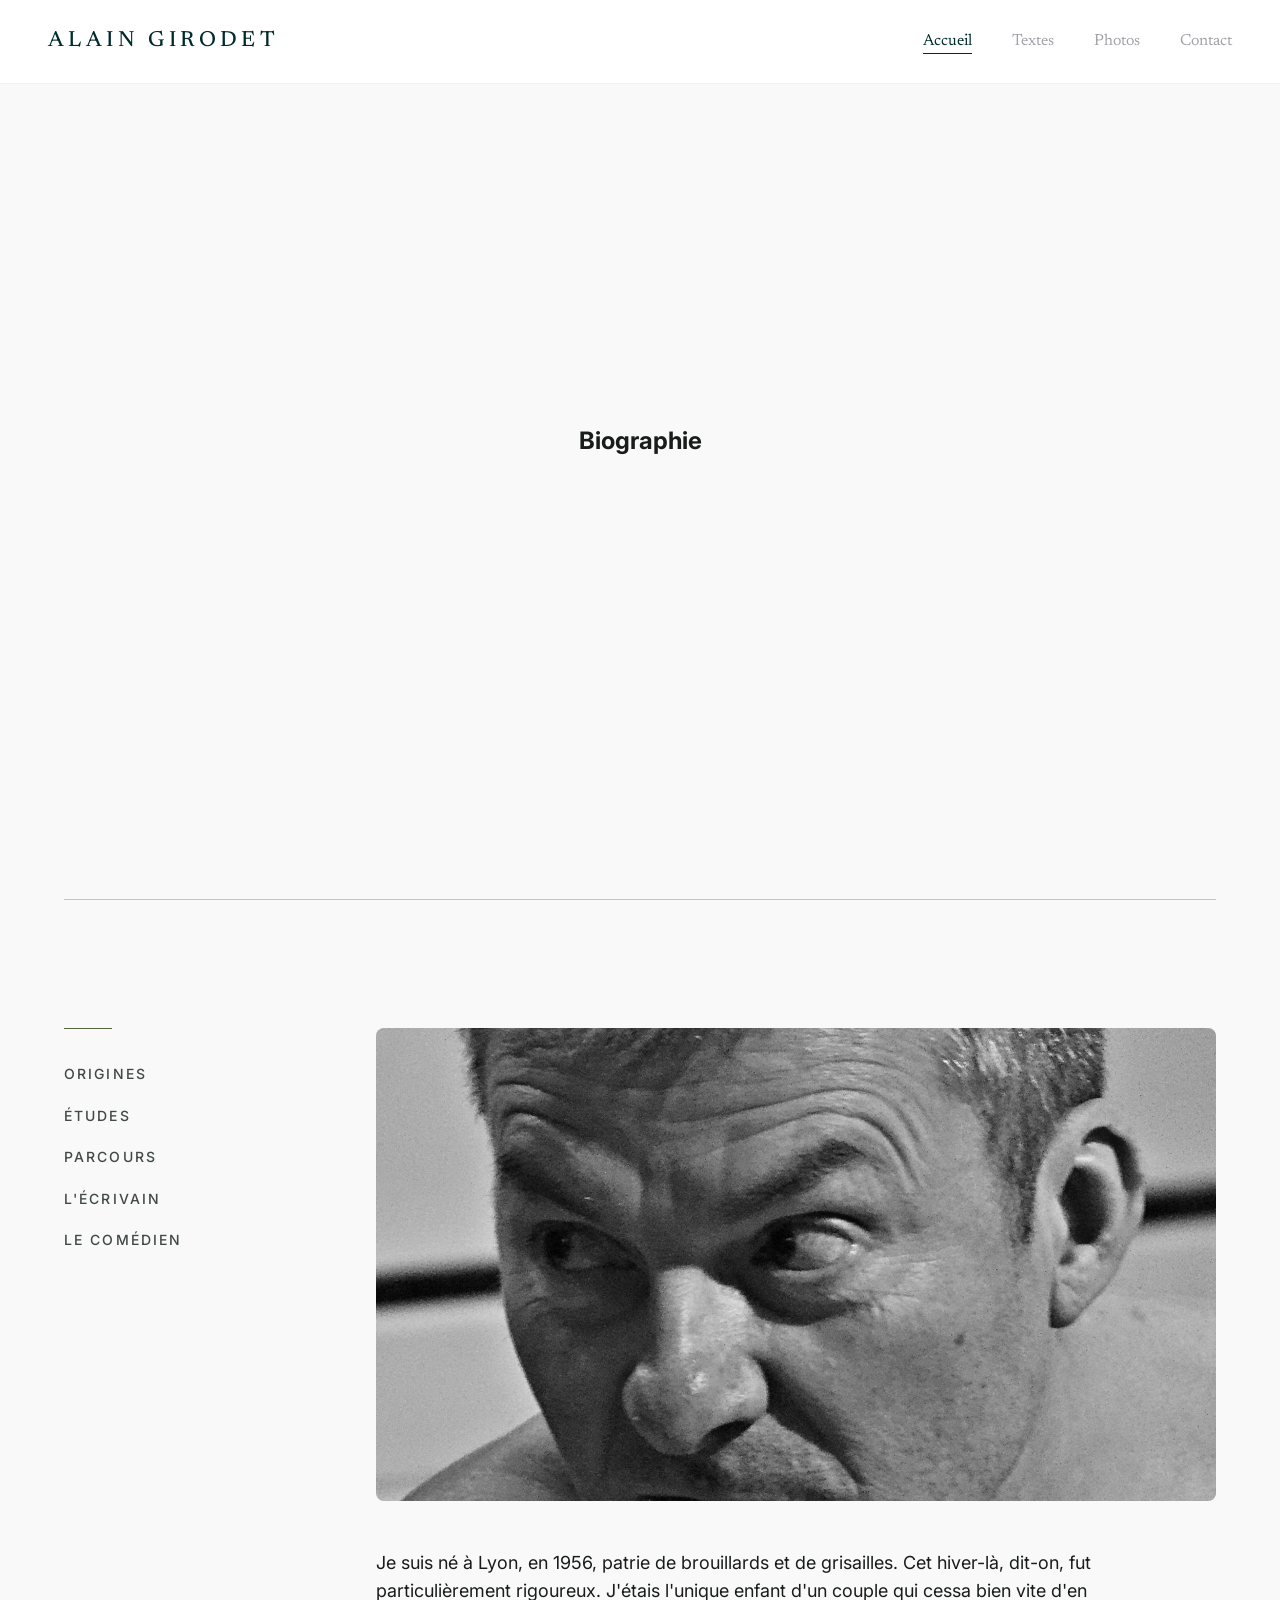
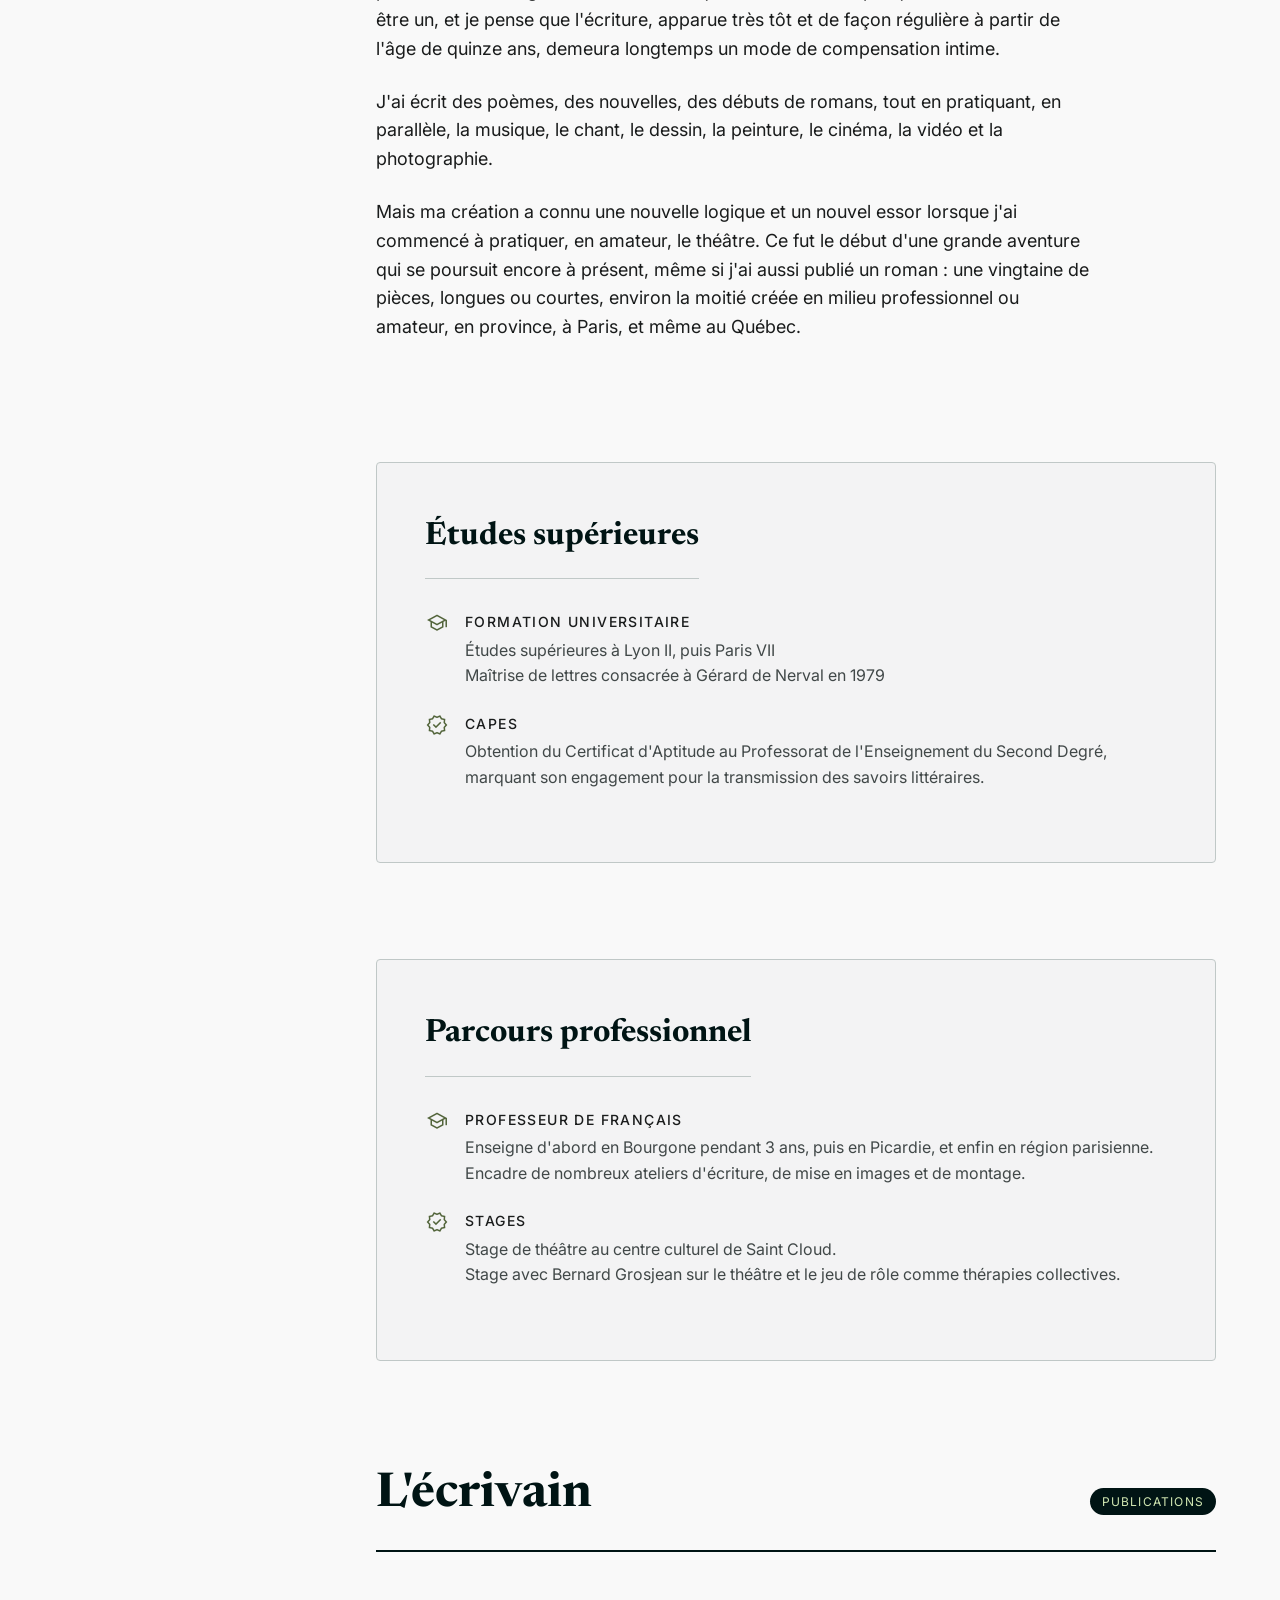
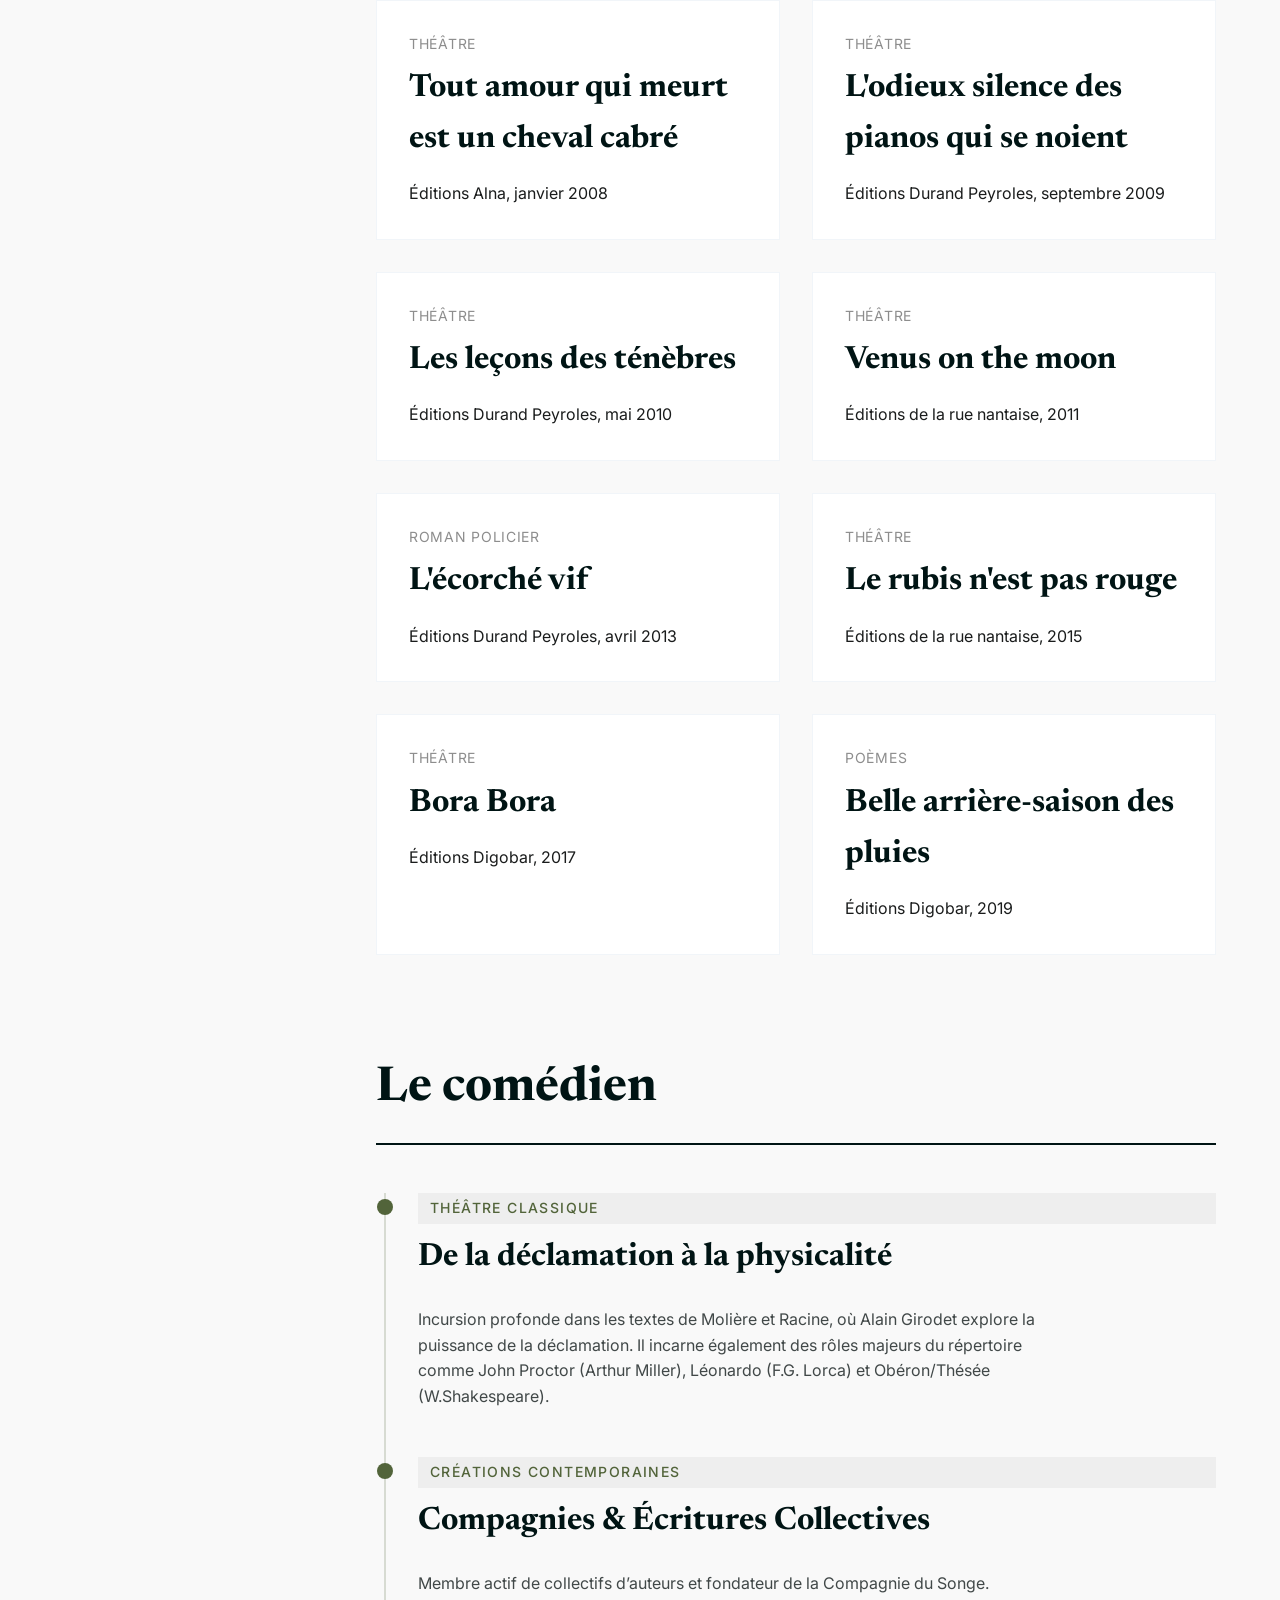
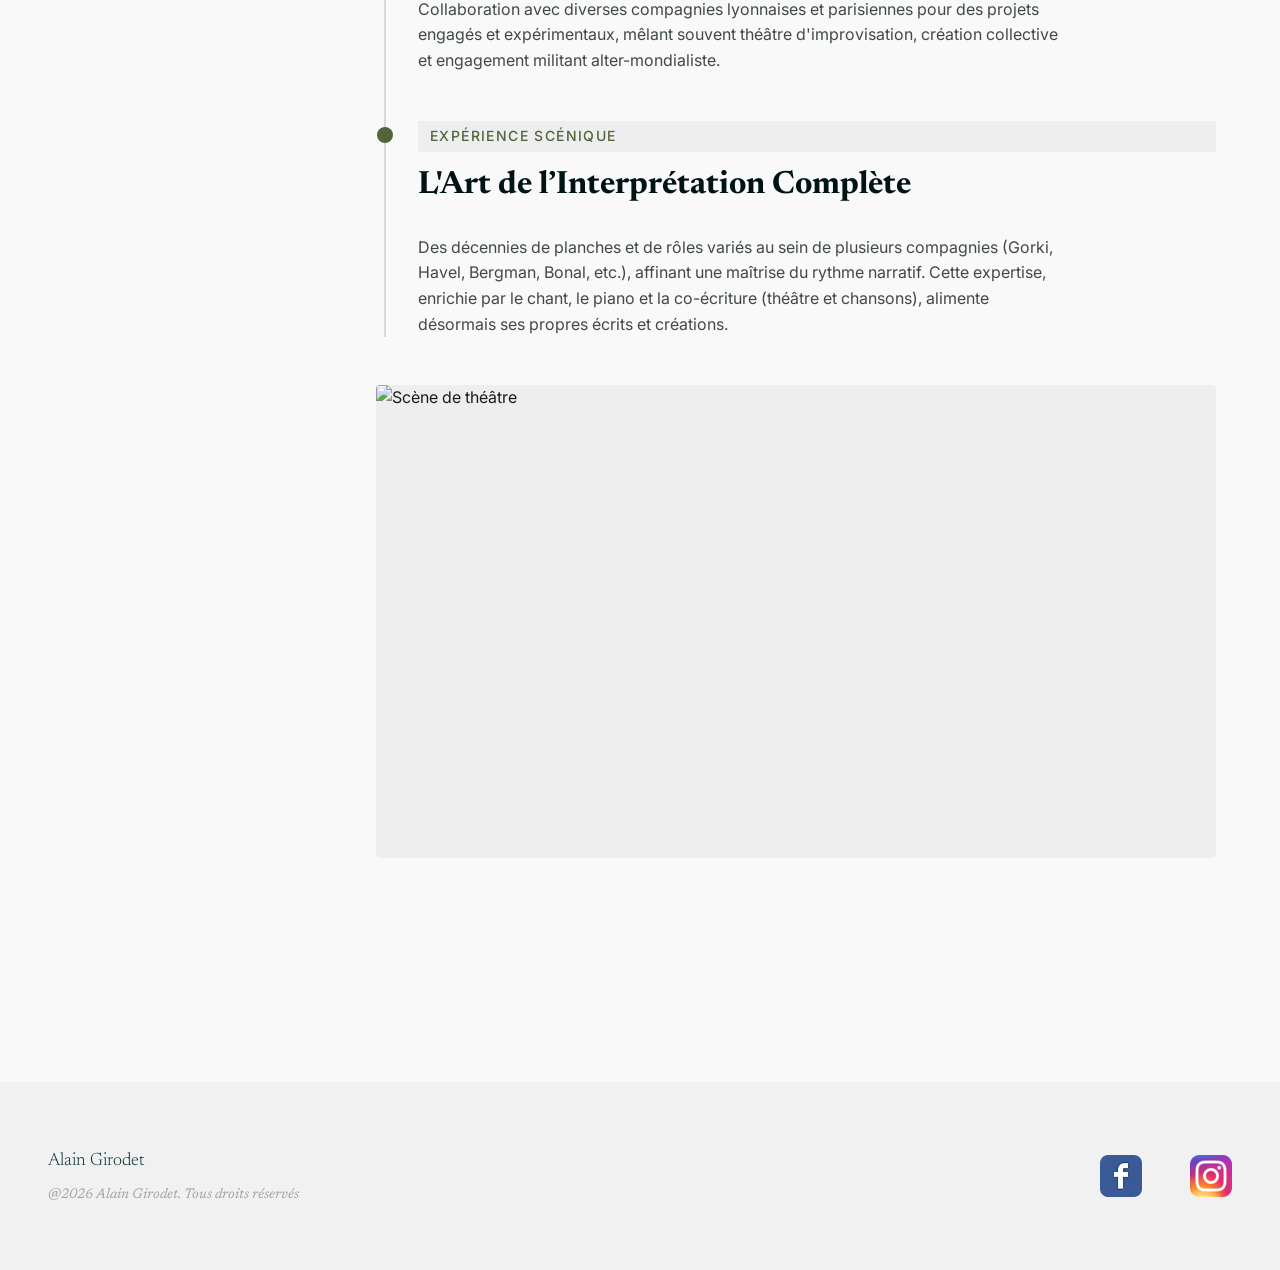
==== commit 6f30e35f: "Ajout d'icones socials en pied de page. Ajout de contenu à la page mes-poemes.html. Prochaine étape " ====
--- a/bio.html
+++ b/bio.html
@@ -191,8 +191,8 @@
                 <p class="footer-copy">@2026 Alain Girodet. Tous droits réservés</p>
             </div>
             <ul class="footer-links">
-                <li><a href="https://www.facebook.com/alain.girodet" target="_blank">Facebook</a></li>
-                <li><a href="https://www.instagram.com/alaingirodet/" target="_blank">Instagram</a></li>
+                <li><a href="https://www.facebook.com/alain.girodet" target="_blank"><img src="img/icons/facebook.png" alt="Accédez à ma page Facebook"></a></li>
+                <li><a href="https://www.instagram.com/alaingirodet/" target="_blank"><img src="img/icons/insta2.png" alt="Accédez à mon Instagram"></a></li>
             </ul>
         </section>
      </footer>
--- a/style.css
+++ b/style.css
@@ -807,4 +807,373 @@
         max-width: 100%;
         height: 100%;
         object-fit: cover;
+    }
+
+    /* PAGE TEXTES.HTML */
+
+    .texts-main {
+        padding-top: 160px;
+        min-height: 100vh;
+        max-width: 768px;
+        margin: 0 auto;        
+    }
+
+    .texts-main section {
+        margin-bottom: var(--spacing-section-gap);
+    }
+
+    .texts-main_header span {
+        color: var(--color-on-primary-container);
+        text-transform: uppercase;
+        letter-spacing: var(--ls-label-md);
+        display: block;
+        margin-bottom: 16px;
+        font-size: var(--fs-label-md);
+        line-height: var(--lh-label-md);
+        font-weight: var(--fw-label-md);
+    }
+
+    .texts-main_header h1{
+        font-style: italic;
+        margin-bottom: 24px;
+        color: var(--color-primary-container);
+        font-family: var(--font-display);
+        font-size: var(--fs-display-lg);
+        line-height: var(--lh-display-lg);
+        letter-spacing: var(--ls-display-lg);
+        font-weight: var(--fw-display-lg);
+    }
+
+    .texts-main_header p {
+        max-width: 500px;
+        line-height: var(--lh-body-lg);
+        color: var(--color-on-surface-variant);
+        font-size: var(--fs-body-lg);
+        font-weight: var(--fw-body-lg);
+    }
+
+    .section-divider {
+        display: flex;
+        align-items: center;
+        gap: 16px;
+        margin-bottom: 48px;
+    }
+
+    .section-divider::after{
+        content: '';
+        display: block;
+        flex: 1;
+        height: 1px;
+        background-color: var(--color-outline-variant);
+        opacity: 0.4;
+    }
+
+    .section-divider h2 {
+        font-size: var(--fs-headline-xl);
+        color: var(--color-primary-container);
+        white-space: nowrap;
+        font-family: var(--font-display);
+        line-height: var(--lh-headline-md);
+    }
+
+    .text-article {
+        padding-bottom: 64px;
+    }
+
+    .text-article_header {
+        display: flex;
+        justify-content: space-between;
+        align-items: baseline;
+        margin-bottom: 16px;
+    }
+
+    .text-article_title {
+        font-family: var(--font-display);
+        font-size: var(--fs-headline-md);
+        color: var(--color-on-surface);
+        transition: color 0.3s;
+    }
+
+    .text-article_title:hover, .text-article:hover .text-article_title{
+        color: var(--color-primary-container);
+    }
+
+    .text-article_year {
+        font-size: var(--fs-label-md);
+        letter-spacing: var(--ls-label-md);
+        color: var(--color-outline);
+        font-style: italic;
+    }
+
+    .text-article_desc {
+        font-size: var(--fs-body-md);
+        line-height: var(--lh-body-md);
+        color: var(--color-on-surface-variant);
+        margin-bottom: 24px;
+    }
+
+    .text-article_tags {
+        display: flex;
+        gap: 16px;
+        flex-wrap: wrap;
+    }
+
+    .text-article + .text-article {
+        border-top: 1px solid var(--color-outline-variant);
+        padding-top: 64px;
+    }
+
+    .section-footer {
+        margin-top: 48px;
+        text-align: center;
+    }
+
+    .section-footer a {
+        font-family: var(--font-display);
+        font-size: 18px;
+        color: var(--color-primary);
+        font-style: italic;
+        border-bottom: 1px solid rgba(0, 20, 20, 0.2);
+        padding-bottom: 4px;
+        transition: border-color 0.3s;
+    }
+
+    .section-footer a:hover {
+        border-bottom-color: var(--color-primary);
+    }
+
+    /* #SECTION POESIE */
+
+    .poesie-article {
+        text-align: center;
+        padding-bottom: 70px;
+    }
+
+    .poesie-article + .poesie-article {
+        border-top: 1px solid var(--color-outline-variant);
+        padding-top: 64px;
+    }
+
+    .poesie-article_title {
+        margin-bottom: 32px;
+        color: var(--color-primary-container);
+        font-family: var(--font-display);
+        font-size: var(--fs-headline-md);
+        line-height: var(--lh-headline-md);
+        font-weight: var(--fw-headline-md);
+    }
+
+    .poesie-article_content {
+        font-size: 18px;
+        line-height: 2;
+        font-style: italic;
+        color: var(--color-on-surface-variant);
+        font-family: var(--font-display);
+        font-weight: var(--fw-headline-md);
+        display: flex;
+        flex-direction: column; 
+        gap: 40px;
+    }
+
+    /* #SECTION DECO */
+
+    .deco {
+        margin-bottom: var(--spacing-section-gap);
+        overflow: hidden;
+    }
+
+    .deco img {
+        width: 100%;
+        height: 320px;
+        object-fit: cover;
+        filter: grayscale(100%);
+        opacity: 0.8;
+    }
+
+    .deco .legend {
+        margin-top: 16px;
+        text-align: center;
+        font-style: italic;
+        color: var(--color-outline);
+        font-size: var(--fs-caption);
+        line-height: var(--lh-caption);
+        font-weight: var(--fw-caption);
+    }
+
+    /* # PAGE PHOTOS.HTML */
+    .photos-main {
+        min-height: 100vh;
+        max-width: 1536px;
+        margin: 0 auto;
+        padding: 0 48px;
+        margin-top: 160px;
+    }
+
+    .photos-title {
+        margin-bottom: 50px;
+        color: var(--color-primary);
+        font-family: var(--font-display);
+        font-size: var(--fs-headline-xl);
+        line-height: var(--lh-headline-xl);
+        font-weight: var(--fw-headline-xl);
+    }
+
+    .photos-subtitle {
+        max-width: 600px;
+        font-style: italic;
+        color: var(--color-on-surface-variant);
+        font-size: var(--fs-body-lg);
+        line-height: var(--lh-body-lg);
+        font-weight: var(--fw-body-lg);
+    }
+
+    /* SECTION GALLERIE */
+    .gallery {
+        margin-top: 70px;
+        display: grid;
+        grid-template-columns: 1fr 1fr 1fr;
+        gap: 25px;
+    }
+
+    .gallery-article:hover img {
+        filter: grayscale(0%);
+    }
+
+    .gallery-article {
+        cursor: pointer;
+        background-color: var(--color-surface-container-low);
+        padding: 8px;
+        overflow: hidden;
+    }
+
+    .gallery-article img {
+        width: 100%;
+        height: auto;
+        object-fit: cover;
+        filter: grayscale(100%);
+        transition: filter 0.7s ease;
+    }
+
+    .gallery-article_category {
+        font-size: var(--fs-caption);
+        text-transform: uppercase;
+        letter-spacing: 0.1em;
+        color: var(--color-on-tertiary-container);
+        display: block;
+    }
+
+    .gallery-article_title {
+        font-family: var(--font-display);
+        font-size: var(--fs-body-lg);
+        margin-top: 4px;
+    }
+
+    /* #PAGES CONTACT */
+
+    .contact-main {
+        margin-top: 160px ;
+        padding: 0 48px;
+        min-height: 100vh;
+    }
+
+    .contact-form {
+        background-color: #ffffff;
+        padding: 64px;
+        border: 1px solid #f1f5f9;
+        box-shadow: 0 1px 3px rgba(0, 0, 0, 0.04);
+    }
+
+    .form-header {
+        display: grid;
+        grid-template-columns: 1fr 1fr;
+        gap: 48px;
+        margin-bottom: 48px;
+    }
+
+    .form-field {
+        display: flex;
+        flex-direction: column;
+        gap: 8px;
+    }
+
+    .form-field label {
+        font-size: var(--fs-label-md);
+        letter-spacing: var(--ls-label-md);
+        font-weight: var(--fw-label-md);
+        color: var(--color-on-surface-variant);
+    }
+
+    .form-field input, .form-field textarea {
+        background: transparent;
+        border: none;
+        border-bottom: 1px solid var(--color-outline-variant);
+        padding: 8px 0;
+        font-size: var(--fs-body-lg);
+        font-family: var(--font-body);
+        color: var(--color-on-surface);
+        transition: border-color 0.3s;
+    }
+
+    .form-field input:focus, .form-field textarea:focus {
+        outline: none;
+        border-bottom-color: var(--color-primary-container);
+    }
+
+    .form-footer {
+        display: flex;
+        flex-direction: row;
+        align-items: center;
+        justify-content: space-between;
+        gap: 24px;
+        padding-top: 32px;
+    }
+
+    .form-privacy {
+        display: flex;
+        align-items: center;
+        gap: 12px;
+        color: var(--color-on-tertiary-container);
+        font-size: var(--fs-caption);
+    }
+
+    .privacy-text {
+        font-size: var(--fs-caption);
+        line-height: var(--lh-caption);
+        font-weight: var(--fw-caption);
+    }
+
+    .btn-contact {
+        white-space: nowrap;
+        background-color: var(--color-primary-container);
+        color: var(--color-on-primary);
+        padding: 16px 48px;
+        letter-spacing: var(--ls-label-md);
+        font-weight: var(--fw-label-md);
+        text-transform: uppercase;
+        transition: background-color 0.3s ease;
+        display: inline-block;
+        border-radius: var(--radius-lg);
+    }
+
+    .btn-contact:hover {
+        background-color: var(--color-primary);
+    }
+
+    #feedback .success, #feedback .error {
+        color: var(--color-on-primary);
+        max-width: 450px;
+        margin: 0 auto;
+        margin-top: 25px;
+        padding: 10px;
+        text-align: center;
+        display: none;
+        background-color: var(--color-on-primary-fixed-variant);
+        justify-content: center;
+        align-items: center;
+        border: 1px solid var(--color-on-primary-container);
+        border-radius: var(--radius-lg);
+    }
+
+    #feedback .error {
+        background-color: var(--color-error);
     }
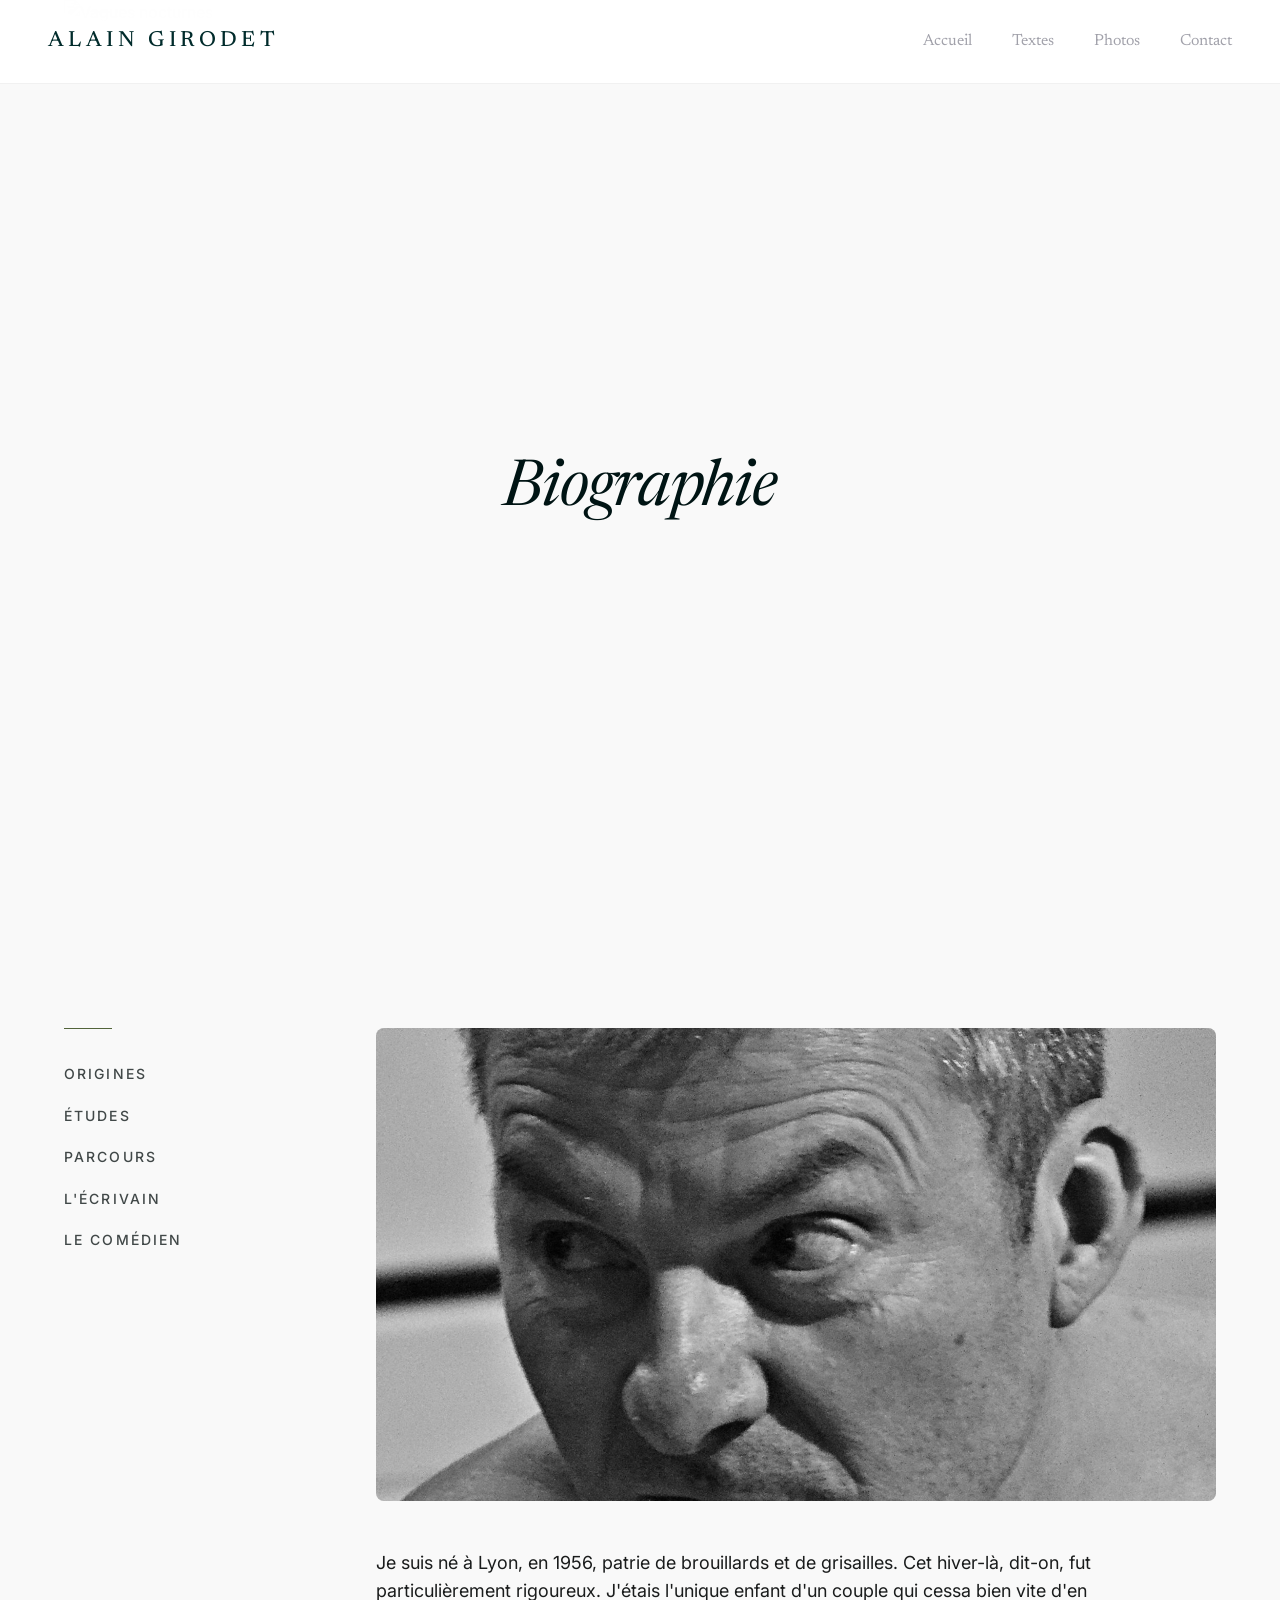
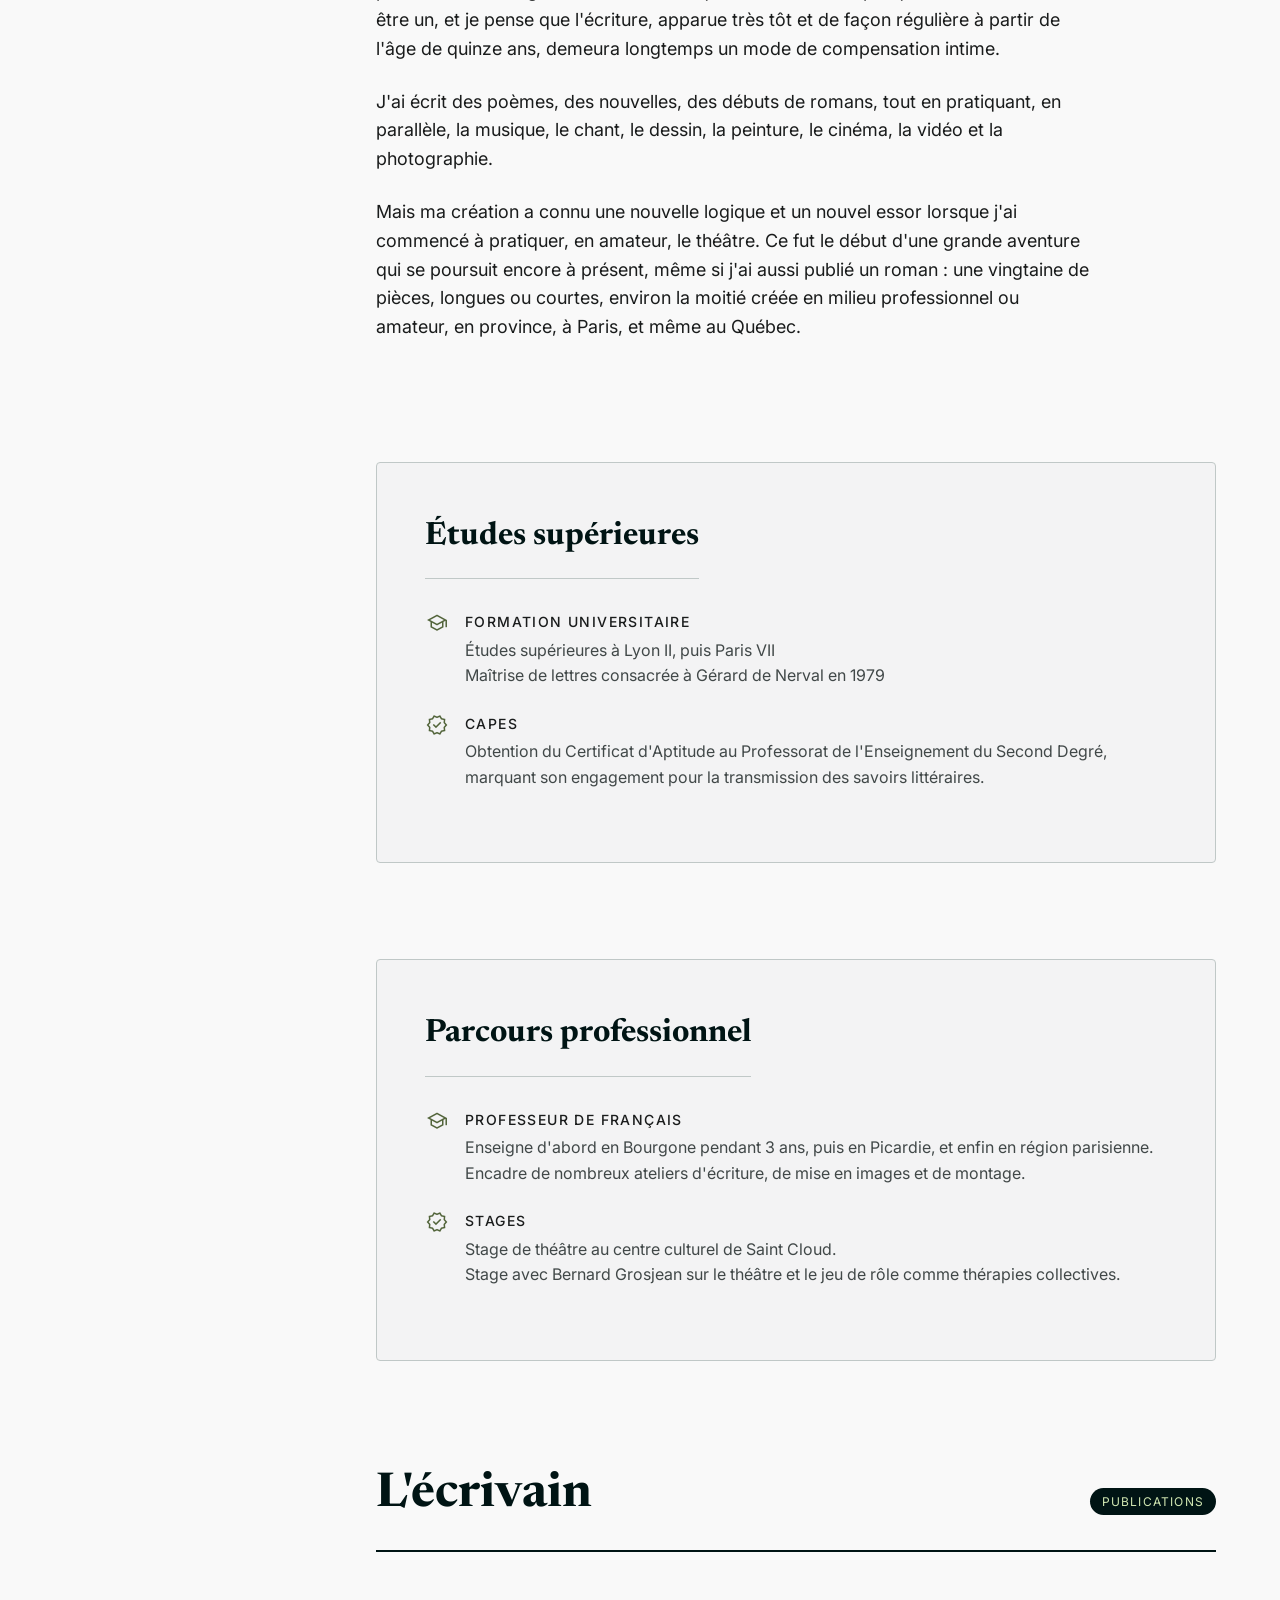
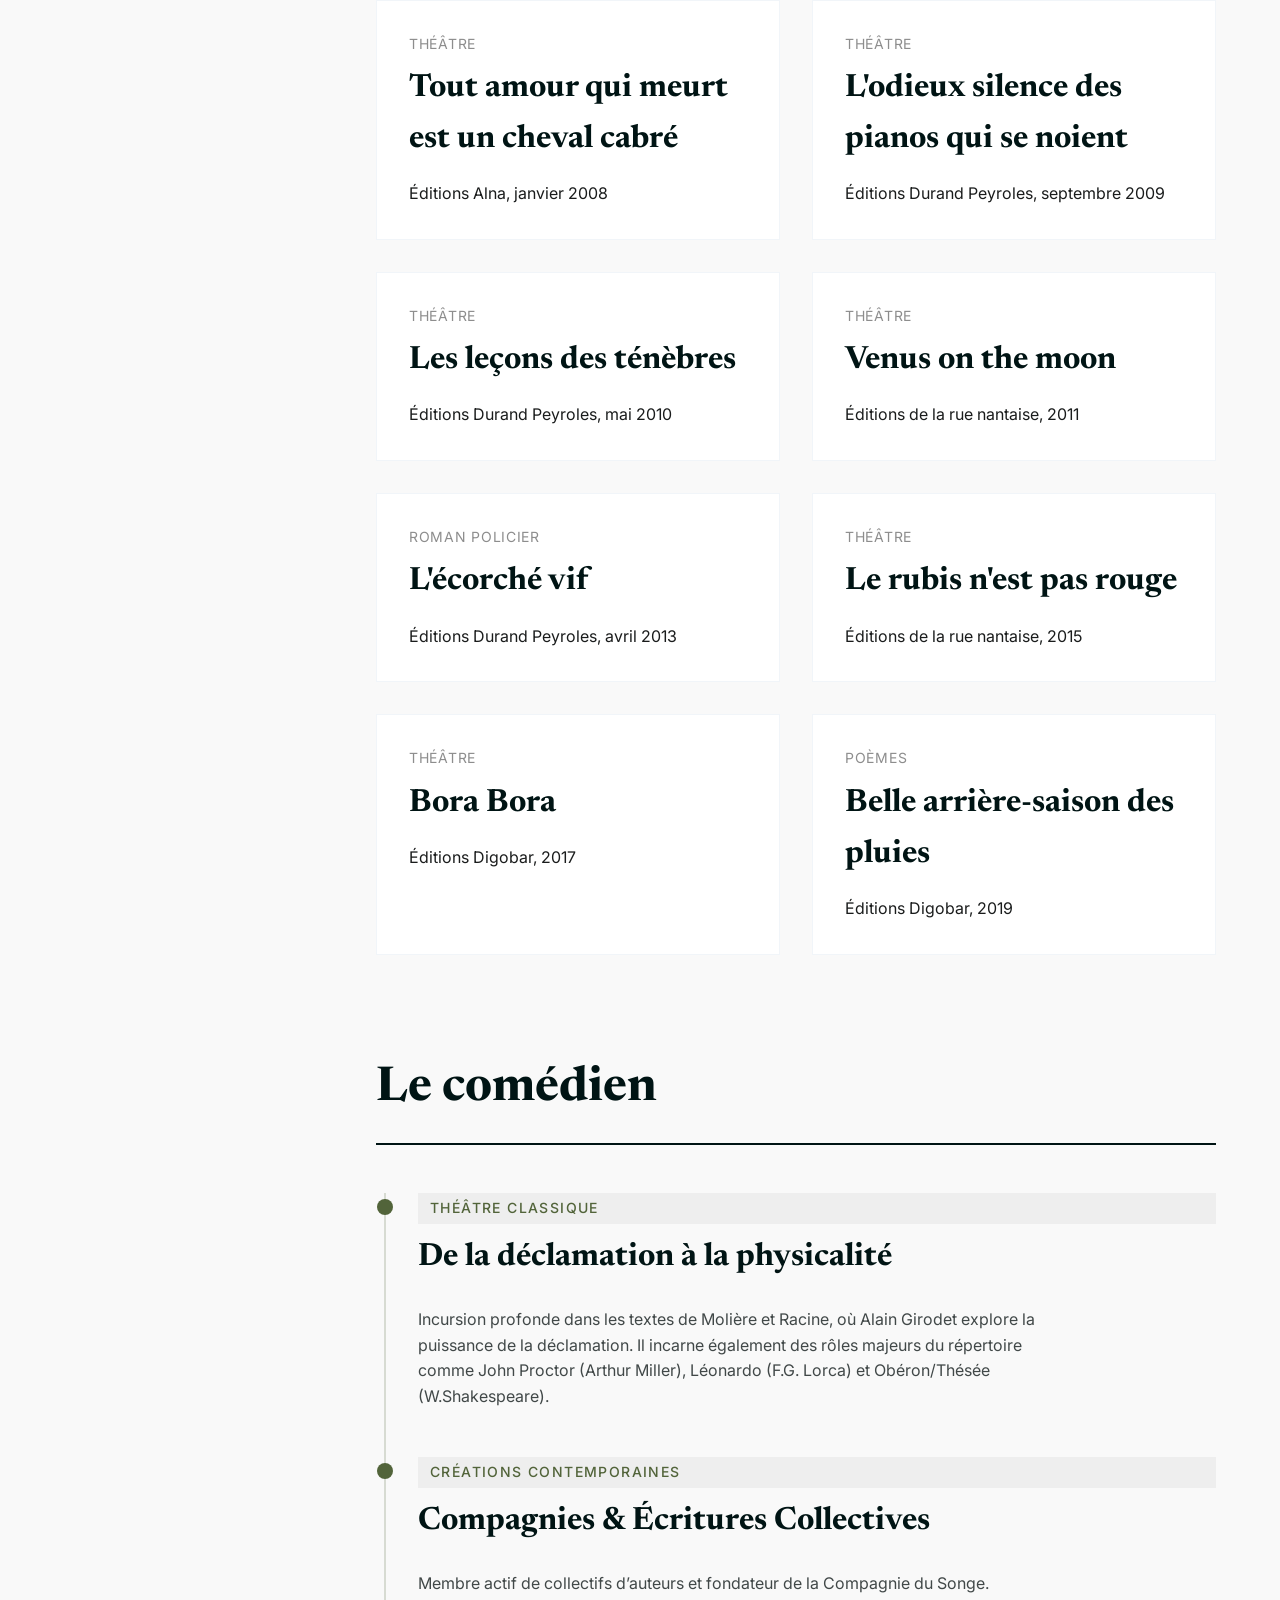
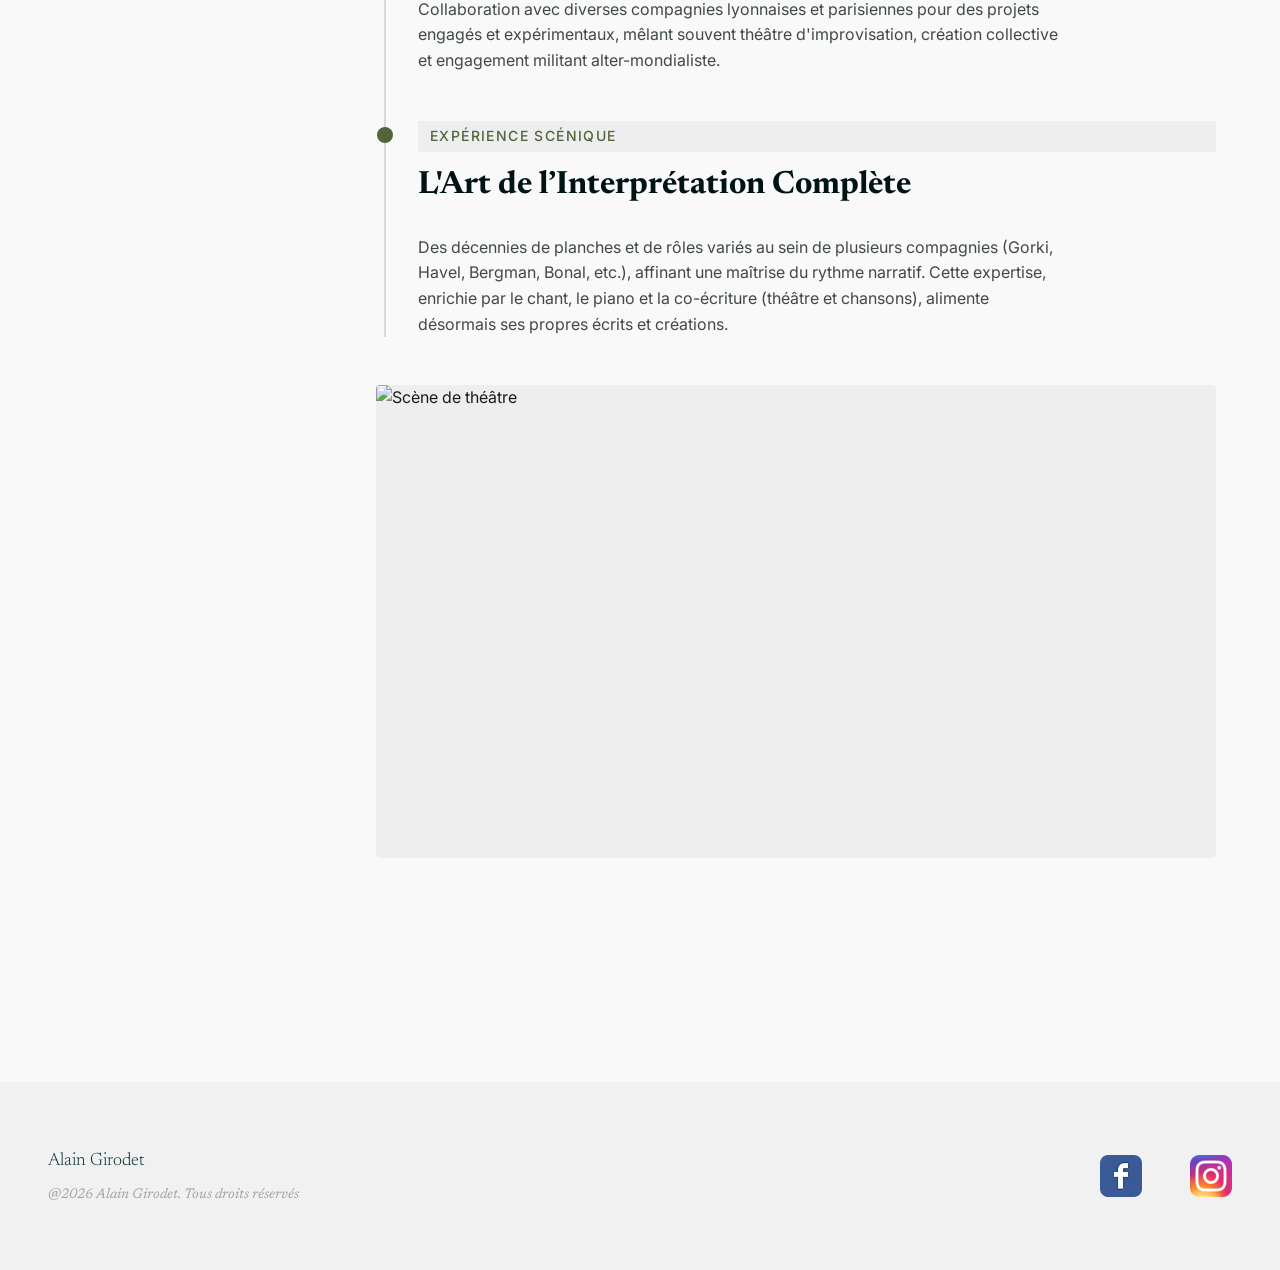
==== commit a8af2e3d: "Responsive OK + Ajout d'un menu burger sur mobile" ====
--- a/bio.html
+++ b/bio.html
@@ -6,6 +6,7 @@
     <title>Biographie | Alain Girodet</title>
     <link href="https://fonts.googleapis.com/css2?family=Newsreader:ital,opsz,wght@0,6..72,200..800;1,6..72,200..800&amp;family=Inter:wght@100..900&amp;display=swap" rel="stylesheet"/>
     <link href="https://fonts.googleapis.com/css2?family=Material+Symbols+Outlined:wght,FILL@100..700,0..1&amp;display=swap" rel="stylesheet"/>
+    <script src="hamburger.js" defer></script>
     <link rel="stylesheet" href="style.css">
 </head>
 <body>
@@ -13,19 +14,28 @@
         <nav>
         <a href="index.html" class="nav-logo">Alain Girodet</a>
         <ul class="nav-links">
-            <li><a href="index.html" class="active">Accueil</a></li>
+            <li><a href="index.html">Accueil</a></li>
             <li><a href="textes.html">Textes</a></li>
             <li><a href="photos.html">Photos</a></li>
             <li><a href="contact.html">Contact</a></li>
-        </ul>
+        </ul>       
+        <button class="burger" aria-label="Ouvrir le menu">
+            <span></span>
+            <span></span>
+            <span></span>
+        </button>
         </nav>
-        <!-- Ici on placera un bouton pour le menu mobile -->
      </header>
      <main class="bio-main">
         <!-- Bannière -->
-        <section class="bio-banniere">
-            <h1>Biographie</h1>
-        </section>
+        <section class="banniere">
+            <div class="banniere-bg">
+                <img src="https://lh3.googleusercontent.com/aida-public/[base64]" alt="Vagues nocturnes"/>
+            </div>
+            <div class="banniere-content">
+                <h1 class="banniere-title">Biographie</h1>
+            </div>
+         </section>
         <!-- Contenu -->
         <section class="bio-container">
             <!-- Sidebar -->
--- a/style.css
+++ b/style.css
@@ -1176,4 +1176,335 @@
 
     #feedback .error {
         background-color: var(--color-error);
-    }+    }
+
+   .burger {
+    display: none;
+    }
+    
+    /* ================================
+   RESPONSIVE — TABLETTE (≤ 1024px)
+   ================================ */
+   @media (max-width: 1024px) {
+
+    nav  {
+        padding: 20px 32px;
+    }
+
+    .nav-links {
+        gap: 24px;
+    }
+
+    .banniere-title {
+        font-size: var(--fs-headline-xl);
+    }
+    
+    .banniere {
+        min-height: 50vh;
+    }
+
+    .bio {
+        grid-template-columns: 1fr;
+        padding: var(--spacing-section-gap) 32px;
+    }
+
+    .bio-img img {
+        max-height: 480px;
+        width: 100%;
+        object-fit: cover;
+    }
+
+    .biblio {
+        padding: var(--spacing-section-gap) 32px;
+    }
+
+    .book-container {
+        grid-template-columns: repeat(2, 1fr);
+    }
+
+    .projet {
+        padding: var(--spacing-section-gap) 32px;
+    }
+
+    .footer-container {
+        padding: 0 32px;
+    }
+
+    .bio-main {
+        padding: 0 32px;
+    }
+
+    .bio-container {
+        grid-template-columns: 1fr;
+        padding: 64px 0;
+    }
+
+    .sidebar {
+        position: static;
+        display: flex;
+        gap: 24px;
+        flex-wrap: wrap;
+    }
+
+    .sidebar-line {
+        display: none;
+    }
+
+    .ecrivain-body {
+        grid-template-columns: 1fr;
+    }
+
+    .contact-main {
+        padding: 0 32px;
+    }
+
+    .contact-form {
+        padding: 48px 32px;
+    }
+
+    .texts-main {
+        padding: 120px 32px 0;
+    }
+
+    .texts-main_header h1 {
+        font-size: var(--fs-headline-xl);
+    }
+
+    .photos-main {
+        padding: 0 32px;
+        margin-top: 120px;
+    }
+
+    .gallery {
+        grid-template-columns: repeat(2, 1fr);
+        gap: 16px;
+    }
+
+
+   }
+   
+
+   /* ================================
+   RESPONSIVE — SMARTPHONE (≤ 768px)
+   ================================ */
+
+   @media (max-width: 768px) {
+    nav {
+        padding: 16px 24px;
+        height: 56px; 
+        display: flex;
+        flex-direction: row;
+        flex-wrap: nowrap;
+        align-items: center;
+        justify-content: space-between;
+        height: auto;
+    }
+
+    .nav-logo {
+        flex-shrink: 0;
+    }
+
+    .nav-links  {
+        display: none;
+   }
+
+   .nav-links.open {
+        display: flex;
+        flex-direction: column;
+        position: absolute;
+        top: 100%;
+        left: 0;
+        width: 100%;
+        background-color: rgba(255, 255, 255, 0.97);
+        padding: 24px;
+        gap: 24px;
+        border-bottom: 1px solid var(--color-outline-variant);
+        z-index: 40;
+   }
+
+   .burger {
+        display: flex;
+        flex-direction: column;
+        justify-content: center;
+        align-items: center;
+        gap: 5px;
+        cursor: pointer;
+        padding: 4px;
+        flex-shrink: 0;
+   }
+
+   .burger span {
+        display: block;
+        width: 24px;
+        height: 2px;
+        background-color: var(--color-primary);
+        transition: all 0.3s ease;
+   }
+
+   .banniere {
+        min-height: 50vh;
+   }
+
+   .banniere-title {
+        font-size: var(--fs-headline-md);
+   }
+
+   .banniere-subtitle {
+        font-size: var(--fs-label-md);
+        letter-spacing: 0.15em;
+   }
+
+   .bio {
+        padding: 64px 24px;
+    }
+
+    .bio-img img {
+        max-height: 320px;
+    }
+
+    .bio-article_content p {
+        font-size: var(--fs-body-md);
+    }
+
+    .biblio {
+        padding: 64px 24px;
+    }
+
+    .biblio h2 {
+        font-size: var(--fs-headline-md);
+    }
+
+    .book-container {
+        grid-template-columns: repeat(2, 1fr);
+        gap: 16px;
+    }
+
+    .projet {
+        padding: 64px 24px;
+    }
+
+    .projet-container {
+        padding: 40px 24px;
+    }
+
+    .projet-subtitle {
+        font-size: var(--fs-headline-md);
+    }
+
+    footer {
+        padding: 48px 0;
+        margin-top: 48px;
+    }
+    .footer-container {
+        flex-direction: column;
+        align-items: center;
+        text-align: center;
+        padding: 0 24px;
+        gap: 24px;
+    }
+    .footer-links {
+        gap: 24px;
+    }
+
+    .bio-main {
+        padding: 0 24px;
+    }
+
+    .bio-banniere {
+        min-height: 50vh;
+    }
+
+    .bio-container {
+        padding: 48px 0;
+        gap: 48px;
+    }
+
+    .sidebar {
+        gap: 16px;
+    }
+
+    .academic-card {
+        padding: 24px;
+    }
+
+    .ecrivain-header_title {
+        font-size: var(--fs-headline-md);
+    }
+
+    .comedien-body {
+        padding-left: 24px;
+    }
+
+    .comedien-subtitle {
+        font-size: var(--fs-headline-md);
+    }
+
+    .contact-main {
+        padding: 0 16px;
+        margin-top: 80px;
+    }
+
+    .contact-form {
+        padding: 32px 24px;
+    }
+
+    .form-header {
+        grid-template-columns: 1fr; /* empile nom + email */
+    }
+
+    .form-footer {
+        flex-direction: column;
+        align-items: stretch;
+        gap: 16px;
+    }
+
+    .btn-contact {
+        text-align: center;
+        width: 100%;
+    }
+
+    .texts-main {
+        padding: 100px 24px 0;
+    }
+    
+    .texts-main_header h1 {
+        font-size: var(--fs-headline-md);
+    }
+
+    .section-divider h2 {
+        font-size: var(--fs-headline-md);
+    }
+
+    .text-article_header {
+        flex-direction: column;
+        gap: 4px;
+    }
+
+    .text-article_year {
+        font-size: var(--fs-caption);
+    }
+
+    .photos-main {
+        padding: 0 24px;
+        margin-top: 90px;
+    }
+
+    .photos-title {
+        font-size: var(--fs-headline-md);
+        margin-bottom: 16px;
+    }
+
+    .photos-subtitle {
+        font-size: var(--fs-body-md);
+    }
+    
+    .gallery {
+        grid-template-columns: 1fr;
+        gap: 16px;
+        margin-top: 40px;
+    }
+
+   }
+
+   
+  
